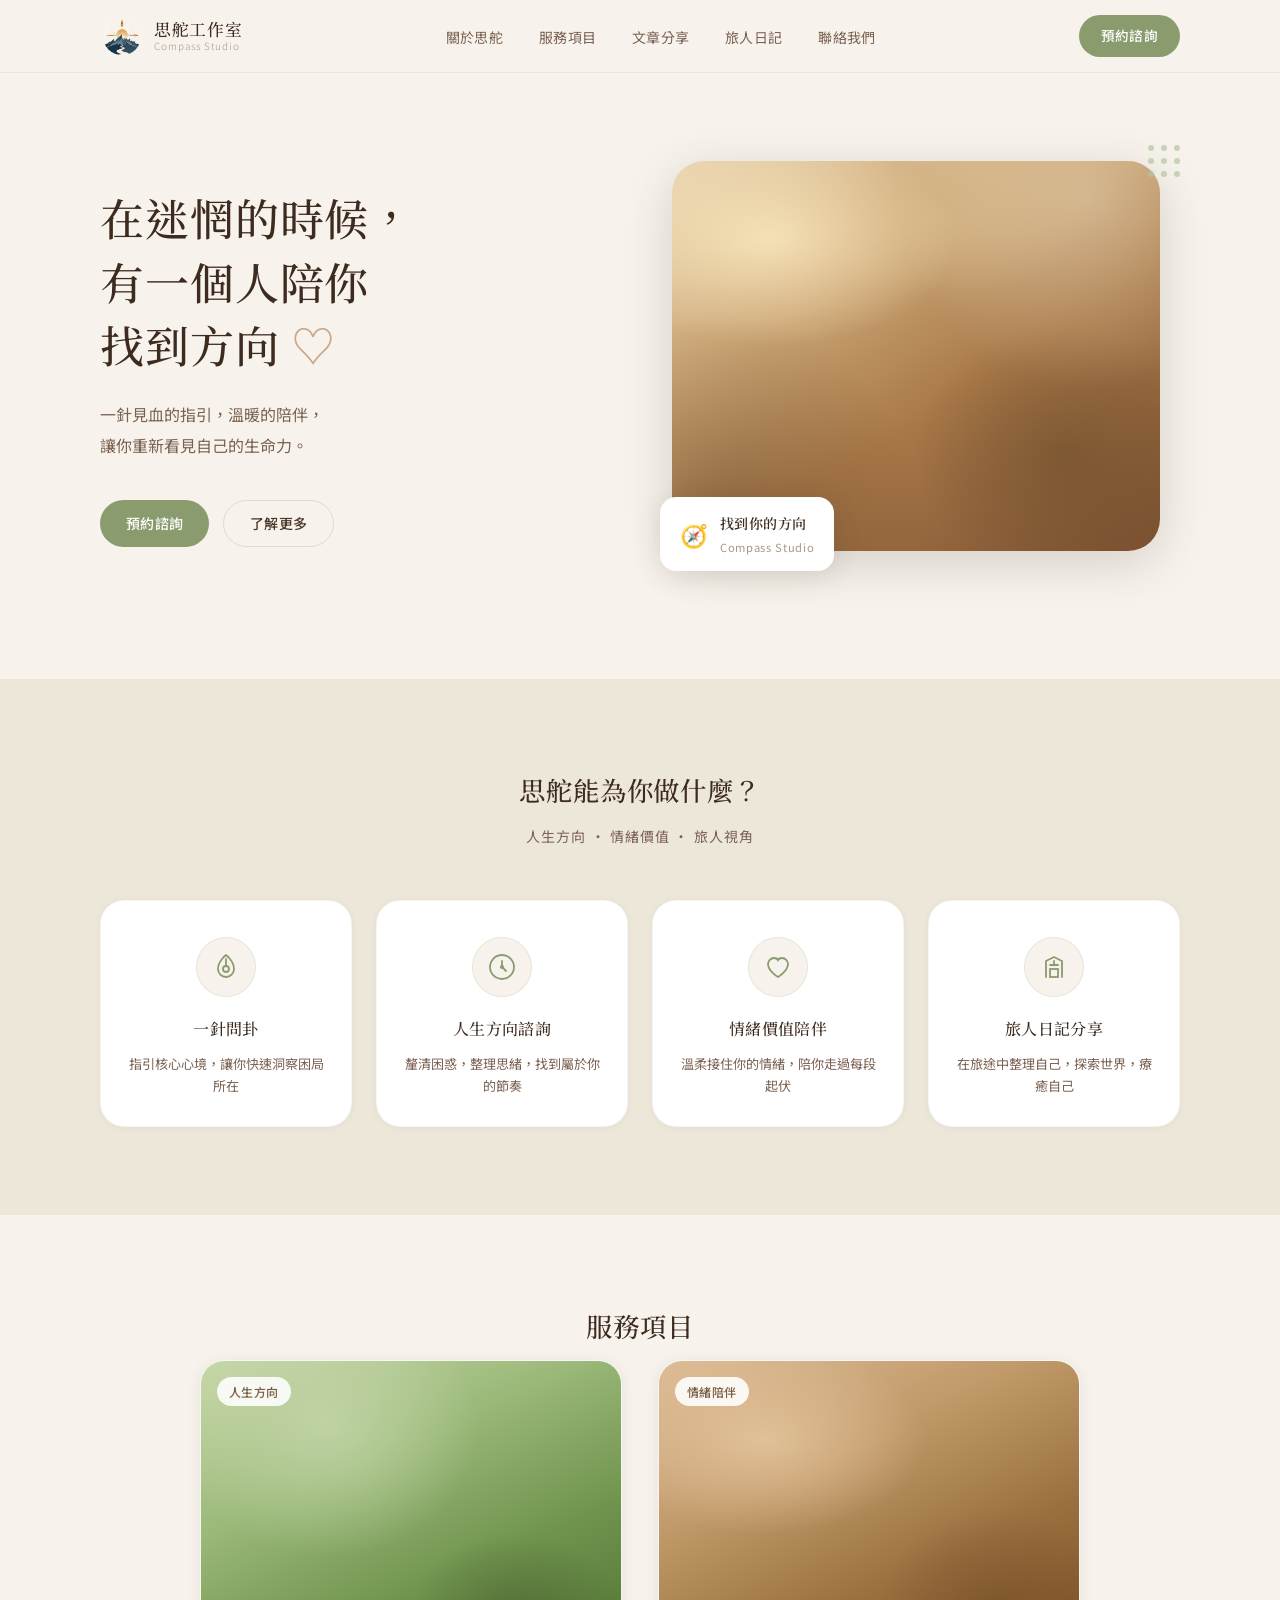
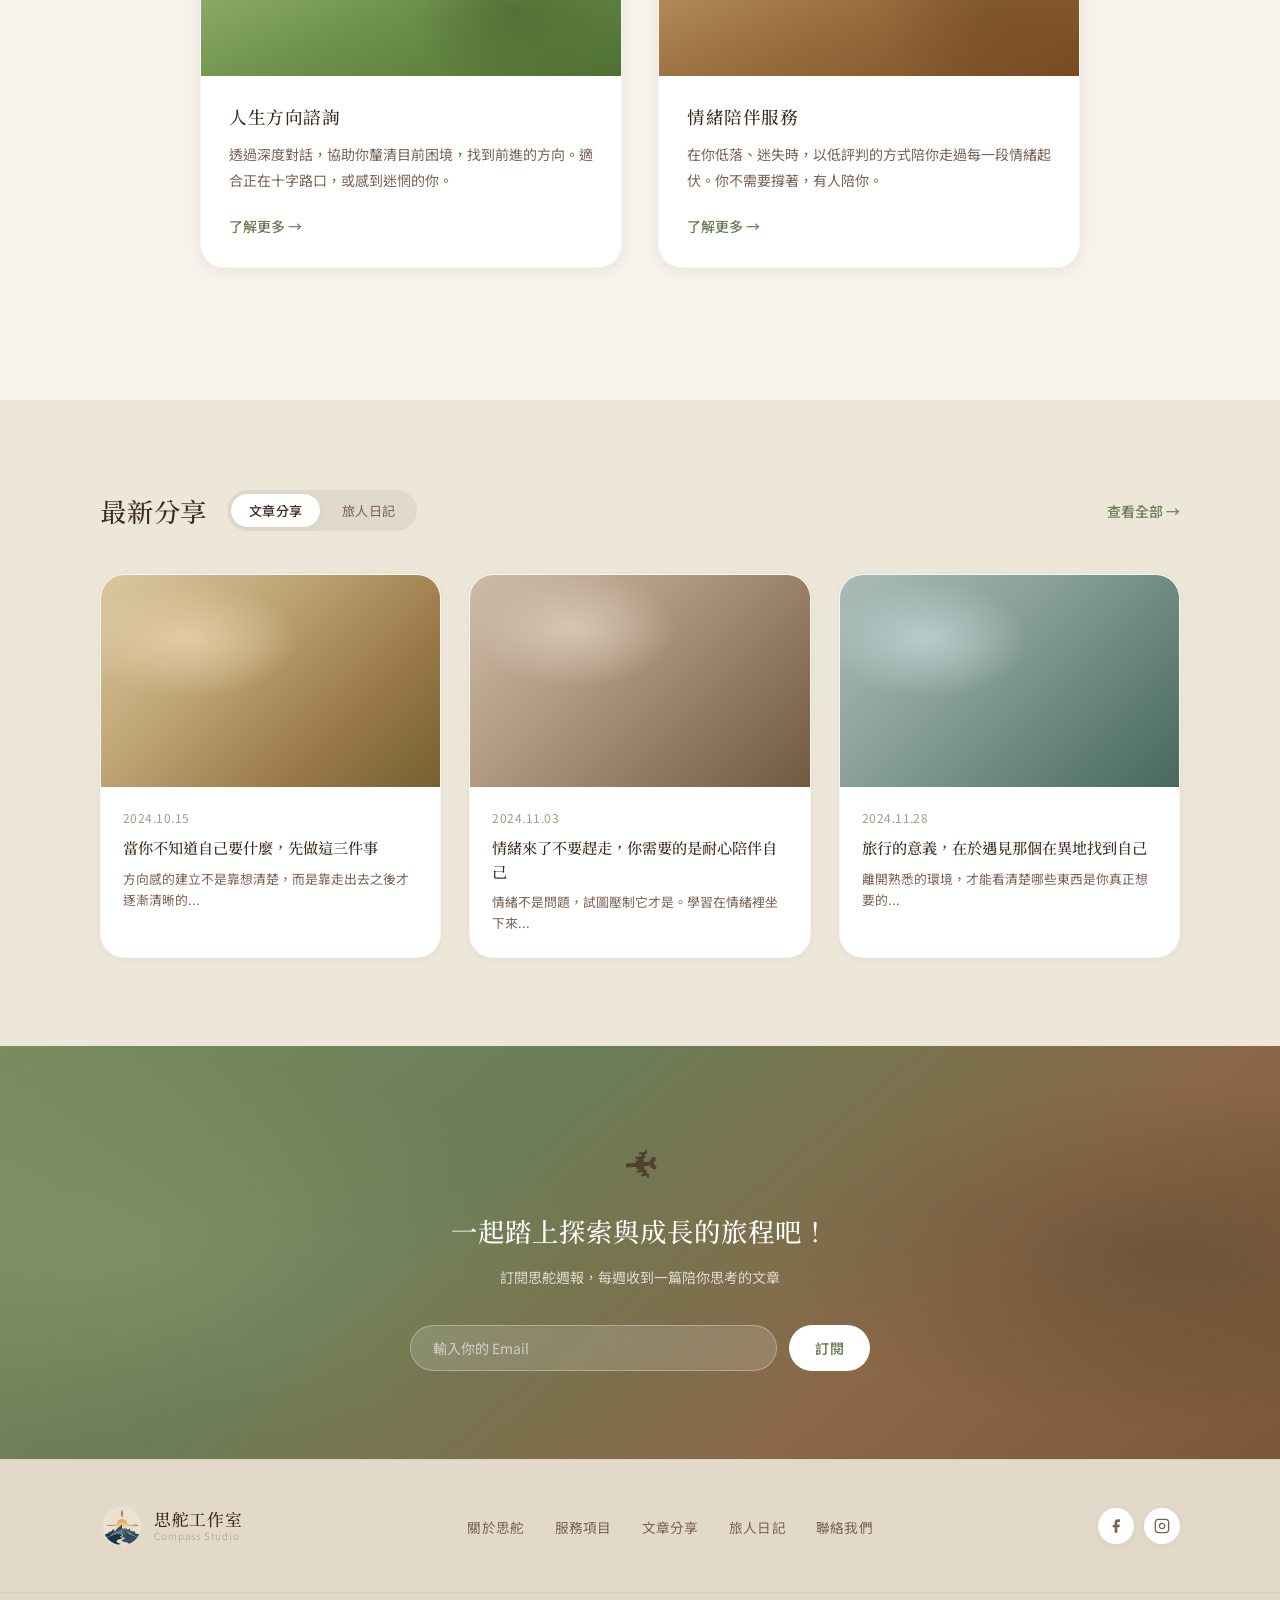
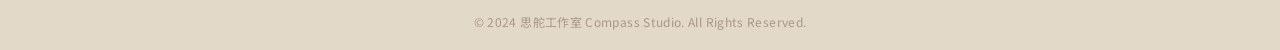
==== index.html @ 5af76445 "Initial commit: 思舵工作室官網初始版" ====
<!DOCTYPE html>
<html lang="zh-TW">
<head>
  <meta charset="UTF-8">
  <meta name="viewport" content="width=device-width, initial-scale=1.0">
  <title>思舵工作室 | 找到屬於你的人生方向</title>
  <link rel="preconnect" href="https://fonts.googleapis.com">
  <link rel="preconnect" href="https://fonts.gstatic.com" crossorigin>
  <link href="https://fonts.googleapis.com/css2?family=Noto+Serif+TC:wght@300;400;500;700&family=Noto+Sans+TC:wght@300;400;500&display=swap" rel="stylesheet">
  <link rel="stylesheet" href="css/styles.css">
</head>
<body>

  <!-- Navigation -->
  <nav class="navbar">
    <div class="container nav-inner">
      <a href="#" class="logo">
        <img src="LOGO/LOGO2_nobg.png" alt="思舵工作室" class="logo-img">
        <div class="logo-text">
          <span class="logo-primary">思舵工作室</span>
          <span class="logo-secondary">Compass Studio</span>
        </div>
      </a>
      <ul class="nav-menu">
        <li><a href="#about">關於思舵</a></li>
        <li><a href="#services">服務項目</a></li>
        <li><a href="#articles">文章分享</a></li>
        <li><a href="#journal">旅人日記</a></li>
        <li><a href="#contact">聯絡我們</a></li>
      </ul>
      <a href="#booking" class="btn btn-nav">預約諮詢</a>
    </div>
  </nav>

  <!-- Hero -->
  <section class="hero">
    <div class="container hero-inner">
      <div class="hero-copy">
        <h1>在迷惘的時候，<br>有一個人陪你<br>找到方向 <span class="heart">♡</span></h1>
        <p class="hero-sub">一針見血的指引，溫暖的陪伴，<br>讓你重新看見自己的生命力。</p>
        <div class="hero-btns">
          <a href="#booking" class="btn btn-primary">預約諮詢</a>
          <a href="#about" class="btn btn-ghost">了解更多</a>
        </div>
      </div>
      <div class="hero-visual">
        <div class="hero-photo">
          <div class="hero-photo-overlay"></div>
        </div>
        <div class="hero-badge">
          <span class="badge-icon">🧭</span>
          <div class="badge-text">
            <span class="badge-label">找到你的方向</span>
            <span class="badge-sub">Compass Studio</span>
          </div>
        </div>
        <div class="hero-dot-group">
          <span></span><span></span><span></span>
          <span></span><span></span><span></span>
          <span></span><span></span><span></span>
        </div>
      </div>
    </div>
  </section>

  <!-- What We Do -->
  <section class="what-we-do" id="about">
    <div class="container">
      <h2 class="section-title">思舵能為你做什麼？</h2>
      <p class="section-sub">人生方向 · 情緒價值 · 旅人視角</p>
      <div class="features">
        <div class="feature">
          <div class="feature-icon-wrap">
            <svg width="32" height="32" viewBox="0 0 32 32" fill="none">
              <path d="M16 4C16 4 8 10 8 18C8 22.4 11.6 26 16 26C20.4 26 24 22.4 24 18C24 10 16 4 16 4Z" stroke="#8A9B6E" stroke-width="1.8" fill="none"/>
              <circle cx="16" cy="18" r="3" stroke="#8A9B6E" stroke-width="1.8"/>
              <path d="M16 15V8" stroke="#8A9B6E" stroke-width="1.8" stroke-linecap="round"/>
            </svg>
          </div>
          <h3>一針問卦</h3>
          <p>指引核心心境，讓你快速洞察困局所在</p>
        </div>
        <div class="feature">
          <div class="feature-icon-wrap">
            <svg width="32" height="32" viewBox="0 0 32 32" fill="none">
              <circle cx="16" cy="16" r="12" stroke="#8A9B6E" stroke-width="1.8"/>
              <path d="M16 10V16L20 20" stroke="#8A9B6E" stroke-width="1.8" stroke-linecap="round"/>
              <circle cx="16" cy="16" r="2" fill="#8A9B6E"/>
            </svg>
          </div>
          <h3>人生方向諮詢</h3>
          <p>釐清困惑，整理思緒，找到屬於你的節奏</p>
        </div>
        <div class="feature">
          <div class="feature-icon-wrap">
            <svg width="32" height="32" viewBox="0 0 32 32" fill="none">
              <path d="M16 26C16 26 6 20 6 13C6 9.7 8.7 7 12 7C13.8 7 15.4 7.8 16 9C16.6 7.8 18.2 7 20 7C23.3 7 26 9.7 26 13C26 20 16 26 16 26Z" stroke="#8A9B6E" stroke-width="1.8" fill="none"/>
            </svg>
          </div>
          <h3>情緒價值陪伴</h3>
          <p>溫柔接住你的情緒，陪你走過每段起伏</p>
        </div>
        <div class="feature">
          <div class="feature-icon-wrap">
            <svg width="32" height="32" viewBox="0 0 32 32" fill="none">
              <path d="M8 26V10L16 6L24 10V26" stroke="#8A9B6E" stroke-width="1.8" stroke-linecap="round" stroke-linejoin="round"/>
              <rect x="12" y="18" width="8" height="8" stroke="#8A9B6E" stroke-width="1.8"/>
              <path d="M12 14H20M16 10V14" stroke="#8A9B6E" stroke-width="1.8" stroke-linecap="round"/>
            </svg>
          </div>
          <h3>旅人日記分享</h3>
          <p>在旅途中整理自己，探索世界，療癒自己</p>
        </div>
      </div>
    </div>
  </section>

  <!-- Services -->
  <section class="services" id="services">
    <div class="container">
      <h2 class="section-title">服務項目</h2>
      <div class="services-grid">
        <article class="service-card">
          <div class="service-photo s1">
            <div class="service-tag">人生方向</div>
          </div>
          <div class="service-info">
            <h3>人生方向諮詢</h3>
            <p>透過深度對話，協助你釐清目前困境，找到前進的方向。適合正在十字路口，或感到迷惘的你。</p>
            <a href="#" class="link-more">了解更多 →</a>
          </div>
        </article>
        <article class="service-card">
          <div class="service-photo s2">
            <div class="service-tag">情緒陪伴</div>
          </div>
          <div class="service-info">
            <h3>情緒陪伴服務</h3>
            <p>在你低落、迷失時，以低評判的方式陪你走過每一段情緒起伏。你不需要撐著，有人陪你。</p>
            <a href="#" class="link-more">了解更多 →</a>
          </div>
        </article>
      </div>
    </div>
  </section>

  <!-- Recent Posts -->
  <section class="posts-section" id="articles">
    <div class="container">
      <div class="posts-header">
        <h2 class="section-title left">最新分享</h2>
        <div class="posts-tabs">
          <button class="tab-btn active" data-tab="articles">文章分享</button>
          <button class="tab-btn" data-tab="journal">旅人日記</button>
        </div>
        <a href="#" class="link-all">查看全部 →</a>
      </div>
      <div class="posts-grid">
        <article class="post-card">
          <div class="post-photo p1"></div>
          <div class="post-info">
            <span class="post-date">2024.10.15</span>
            <h4>當你不知道自己要什麼，先做這三件事</h4>
            <p class="post-excerpt">方向感的建立不是靠想清楚，而是靠走出去之後才逐漸清晰的...</p>
          </div>
        </article>
        <article class="post-card">
          <div class="post-photo p2"></div>
          <div class="post-info">
            <span class="post-date">2024.11.03</span>
            <h4>情緒來了不要趕走，你需要的是耐心陪伴自己</h4>
            <p class="post-excerpt">情緒不是問題，試圖壓制它才是。學習在情緒裡坐下來...</p>
          </div>
        </article>
        <article class="post-card">
          <div class="post-photo p3"></div>
          <div class="post-info">
            <span class="post-date">2024.11.28</span>
            <h4>旅行的意義，在於遇見那個在異地找到自己</h4>
            <p class="post-excerpt">離開熟悉的環境，才能看清楚哪些東西是你真正想要的...</p>
          </div>
        </article>
      </div>
    </div>
  </section>

  <!-- CTA / Subscribe -->
  <section class="cta-section">
    <div class="container cta-inner">
      <div class="cta-icon">✈</div>
      <h2>一起踏上探索與成長的旅程吧！</h2>
      <p class="cta-sub">訂閱思舵週報，每週收到一篇陪你思考的文章</p>
      <form class="subscribe-form" onsubmit="return false;">
        <input type="email" placeholder="輸入你的 Email">
        <button type="submit" class="btn btn-white">訂閱</button>
      </form>
    </div>
  </section>

  <!-- Footer -->
  <footer class="footer" id="contact">
    <div class="container footer-top">
      <a href="#" class="logo">
        <img src="LOGO/LOGO2_nobg.png" alt="思舵工作室" class="logo-img">
        <div class="logo-text">
          <span class="logo-primary">思舵工作室</span>
          <span class="logo-secondary">Compass Studio</span>
        </div>
      </a>
      <ul class="footer-nav">
        <li><a href="#about">關於思舵</a></li>
        <li><a href="#services">服務項目</a></li>
        <li><a href="#articles">文章分享</a></li>
        <li><a href="#journal">旅人日記</a></li>
        <li><a href="#contact">聯絡我們</a></li>
      </ul>
      <div class="footer-social">
        <a href="#" class="social-btn" aria-label="Facebook">
          <svg width="16" height="16" viewBox="0 0 24 24" fill="currentColor">
            <path d="M18 2h-3a5 5 0 0 0-5 5v3H7v4h3v8h4v-8h3l1-4h-4V7a1 1 0 0 1 1-1h3z"/>
          </svg>
        </a>
        <a href="#" class="social-btn" aria-label="Instagram">
          <svg width="16" height="16" viewBox="0 0 24 24" fill="none" stroke="currentColor" stroke-width="2">
            <rect x="2" y="2" width="20" height="20" rx="5" ry="5"/>
            <path d="M16 11.37A4 4 0 1 1 12.63 8 4 4 0 0 1 16 11.37z"/>
            <line x1="17.5" y1="6.5" x2="17.51" y2="6.5"/>
          </svg>
        </a>
      </div>
    </div>
    <div class="footer-bottom">
      <p>© 2024 思舵工作室 Compass Studio. All Rights Reserved.</p>
    </div>
  </footer>

  <script>
    document.querySelectorAll('.tab-btn').forEach(btn => {
      btn.addEventListener('click', () => {
        document.querySelectorAll('.tab-btn').forEach(b => b.classList.remove('active'));
        btn.classList.add('active');
      });
    });
  </script>

</body>
</html>
---- css/styles.css ----
/* =====================
   Variables
   ===================== */
:root {
  --cream:       #F7F3EC;
  --cream-mid:   #EDE7DA;
  --cream-dark:  #E3D9C8;
  --brown-900:   #3D2B1F;
  --brown-700:   #7A5C42;
  --brown-500:   #A88060;
  --brown-300:   #C8A888;
  --sage-700:    #6B7D55;
  --sage-500:    #8A9B6E;
  --sage-300:    #B5C4A0;
  --text:        #4A3728;
  --text-soft:   #7A6152;
  --text-muted:  #A89888;
  --white:       #FFFFFF;

  --shadow-xs:   0 1px 6px rgba(61, 43, 31, 0.06);
  --shadow-sm:   0 2px 14px rgba(61, 43, 31, 0.09);
  --shadow-md:   0 6px 28px rgba(61, 43, 31, 0.13);
  --shadow-lg:   0 12px 48px rgba(61, 43, 31, 0.18);

  --r-sm:  8px;
  --r-md:  16px;
  --r-lg:  24px;
  --r-xl:  32px;

  --font-serif: 'Noto Serif TC', 'STSong', 'SimSun', serif;
  --font-sans:  'Noto Sans TC', 'Microsoft JhengHei', 'PingFang TC', sans-serif;
}

/* =====================
   Reset
   ===================== */
*, *::before, *::after { box-sizing: border-box; margin: 0; padding: 0; }
html { scroll-behavior: smooth; font-size: 16px; }
body { font-family: var(--font-sans); background: var(--cream); color: var(--text); line-height: 1.75; -webkit-font-smoothing: antialiased; }
a { text-decoration: none; color: inherit; }
ul { list-style: none; }
img { display: block; max-width: 100%; }

.container {
  max-width: 1160px;
  margin: 0 auto;
  padding: 0 40px;
}

/* =====================
   Navigation
   ===================== */
.navbar {
  position: sticky;
  top: 0;
  z-index: 200;
  background: rgba(247, 243, 236, 0.94);
  backdrop-filter: blur(16px);
  -webkit-backdrop-filter: blur(16px);
  border-bottom: 1px solid rgba(138, 155, 110, 0.14);
}

.nav-inner {
  display: flex;
  align-items: center;
  justify-content: space-between;
  height: 72px;
}

.logo {
  display: flex;
  align-items: center;
  gap: 10px;
}

.logo-mark { flex-shrink: 0; display: flex; }

.logo-img {
  width: 44px;
  height: 44px;
  object-fit: contain;
  flex-shrink: 0;
}

.logo-text {
  display: flex;
  flex-direction: column;
  line-height: 1;
  gap: 3px;
}

.logo-primary {
  font-family: var(--font-serif);
  font-size: 1.05rem;
  font-weight: 500;
  color: var(--brown-900);
  letter-spacing: 0.04em;
}

.logo-secondary {
  font-size: 0.62rem;
  color: var(--text-muted);
  letter-spacing: 0.1em;
  font-weight: 300;
}

.nav-menu {
  display: flex;
  align-items: center;
  gap: 36px;
}

.nav-menu a {
  font-size: 0.875rem;
  color: var(--text-soft);
  letter-spacing: 0.02em;
  transition: color 0.2s;
  position: relative;
}

.nav-menu a::after {
  content: '';
  position: absolute;
  bottom: -3px;
  left: 0;
  width: 0;
  height: 1.5px;
  background: var(--sage-500);
  transition: width 0.25s ease;
}

.nav-menu a:hover { color: var(--sage-700); }
.nav-menu a:hover::after { width: 100%; }

/* =====================
   Buttons
   ===================== */
.btn {
  display: inline-flex;
  align-items: center;
  justify-content: center;
  padding: 10px 26px;
  border-radius: 100px;
  font-size: 0.875rem;
  font-family: var(--font-sans);
  font-weight: 500;
  border: none;
  cursor: pointer;
  transition: all 0.2s;
  letter-spacing: 0.02em;
}

.btn-nav {
  display: inline-flex;
  align-items: center;
  padding: 9px 22px;
  border-radius: 100px;
  background: var(--sage-500);
  color: var(--white);
  font-size: 0.85rem;
  font-weight: 500;
  font-family: var(--font-sans);
  border: none;
  cursor: pointer;
  transition: all 0.2s;
  letter-spacing: 0.02em;
}
.btn-nav:hover { background: var(--sage-700); transform: translateY(-1px); }

.btn-primary { background: var(--sage-500); color: var(--white); }
.btn-primary:hover { background: var(--sage-700); transform: translateY(-2px); box-shadow: var(--shadow-sm); }

.btn-ghost {
  background: transparent;
  color: var(--text);
  border: 1.5px solid var(--cream-dark);
}
.btn-ghost:hover { border-color: var(--sage-300); color: var(--sage-700); }

.btn-outline {
  background: transparent;
  color: var(--sage-700);
  border: 1.5px solid var(--sage-500);
}
.btn-outline:hover { background: var(--sage-500); color: var(--white); transform: translateY(-1px); }

.btn-white { background: var(--white); color: var(--sage-700); font-weight: 600; }
.btn-white:hover { background: var(--cream); transform: translateY(-1px); }

/* =====================
   Hero
   ===================== */
.hero {
  padding: 88px 0 108px;
  background: var(--cream);
  overflow: hidden;
}

.hero-inner {
  display: grid;
  grid-template-columns: 1fr 1fr;
  gap: 64px;
  align-items: center;
}

.hero-copy h1 {
  font-family: var(--font-serif);
  font-size: 2.75rem;
  font-weight: 500;
  line-height: 1.45;
  color: var(--brown-900);
  margin-bottom: 22px;
  letter-spacing: 0.02em;
}

.hero-copy h1 .heart {
  color: var(--brown-300);
  font-style: normal;
}

.hero-sub {
  font-size: 1rem;
  color: var(--text-soft);
  line-height: 1.9;
  margin-bottom: 40px;
}

.hero-btns {
  display: flex;
  gap: 14px;
  flex-wrap: wrap;
}

.hero-visual {
  position: relative;
  padding-bottom: 20px;
  padding-right: 20px;
}

.hero-photo {
  width: 100%;
  aspect-ratio: 5 / 4;
  border-radius: var(--r-xl);
  position: relative;
  overflow: hidden;
  background:
    radial-gradient(ellipse 70% 50% at 20% 20%, rgba(255, 238, 196, 0.75) 0%, transparent 55%),
    radial-gradient(ellipse 55% 60% at 80% 75%, rgba(100, 70, 38, 0.45) 0%, transparent 55%),
    radial-gradient(ellipse 60% 40% at 55% 15%, rgba(210, 178, 128, 0.6) 0%, transparent 50%),
    linear-gradient(148deg, #E8D4B0 0%, #CDA878 30%, #A87848 60%, #7A5030 100%);
  box-shadow: var(--shadow-lg);
}

.hero-photo-overlay {
  position: absolute;
  inset: 0;
  background:
    radial-gradient(circle at 85% 10%, rgba(255, 248, 224, 0.35) 0%, transparent 35%),
    radial-gradient(circle at 10% 90%, rgba(60, 35, 15, 0.25) 0%, transparent 35%);
}

.hero-badge {
  position: absolute;
  bottom: 0;
  left: -12px;
  background: var(--white);
  border-radius: var(--r-md);
  padding: 14px 20px;
  display: flex;
  align-items: center;
  gap: 12px;
  box-shadow: var(--shadow-md);
  z-index: 2;
}

.badge-icon { font-size: 1.4rem; }

.badge-text {
  display: flex;
  flex-direction: column;
  gap: 2px;
}

.badge-label {
  font-size: 0.875rem;
  font-weight: 600;
  color: var(--brown-900);
  font-family: var(--font-serif);
  letter-spacing: 0.03em;
}

.badge-sub {
  font-size: 0.7rem;
  color: var(--text-muted);
  letter-spacing: 0.06em;
}

.hero-dot-group {
  position: absolute;
  top: -16px;
  right: 0;
  display: grid;
  grid-template-columns: repeat(3, 1fr);
  gap: 7px;
}

.hero-dot-group span {
  display: block;
  width: 6px;
  height: 6px;
  border-radius: 50%;
  background: var(--sage-300);
  opacity: 0.7;
}

/* =====================
   Section Common
   ===================== */
.section-title {
  font-family: var(--font-serif);
  font-size: 1.65rem;
  font-weight: 500;
  color: var(--brown-900);
  text-align: center;
  margin-bottom: 10px;
  letter-spacing: 0.03em;
}

.section-title.left { text-align: left; }

.section-sub {
  text-align: center;
  color: var(--text-soft);
  font-size: 0.875rem;
  letter-spacing: 0.08em;
  margin-bottom: 52px;
}

/* =====================
   What We Do
   ===================== */
.what-we-do {
  padding: 88px 0;
  background: var(--cream-mid);
}

.features {
  display: grid;
  grid-template-columns: repeat(4, 1fr);
  gap: 24px;
}

.feature {
  background: var(--white);
  border-radius: var(--r-lg);
  padding: 36px 24px 30px;
  text-align: center;
  box-shadow: var(--shadow-xs);
  transition: transform 0.25s, box-shadow 0.25s;
  border: 1px solid rgba(138, 155, 110, 0.1);
}

.feature:hover {
  transform: translateY(-6px);
  box-shadow: var(--shadow-md);
}

.feature-icon-wrap {
  width: 60px;
  height: 60px;
  border-radius: 50%;
  background: var(--cream);
  display: flex;
  align-items: center;
  justify-content: center;
  margin: 0 auto 18px;
  border: 1px solid rgba(138, 155, 110, 0.15);
}

.feature h3 {
  font-family: var(--font-serif);
  font-size: 1rem;
  font-weight: 500;
  color: var(--brown-900);
  margin-bottom: 10px;
  letter-spacing: 0.03em;
}

.feature p {
  font-size: 0.82rem;
  color: var(--text-soft);
  line-height: 1.65;
}

/* =====================
   Services
   ===================== */
.services {
  padding: 88px 0;
  background: var(--cream);
}

.services-grid {
  display: grid;
  grid-template-columns: repeat(2, 1fr);
  gap: 36px;
  max-width: 880px;
  margin: 0 auto 44px;
}

.service-card {
  border-radius: var(--r-lg);
  overflow: hidden;
  background: var(--white);
  box-shadow: var(--shadow-sm);
  transition: transform 0.25s, box-shadow 0.25s;
  border: 1px solid rgba(138, 155, 110, 0.08);
}

.service-card:hover {
  transform: translateY(-8px);
  box-shadow: var(--shadow-md);
}

.service-photo {
  width: 100%;
  aspect-ratio: 4 / 3;
  position: relative;
  overflow: hidden;
}

.service-tag {
  position: absolute;
  top: 16px;
  left: 16px;
  background: rgba(255, 255, 255, 0.88);
  backdrop-filter: blur(8px);
  padding: 4px 12px;
  border-radius: 100px;
  font-size: 0.75rem;
  font-weight: 500;
  color: var(--brown-700);
  letter-spacing: 0.04em;
}

.s1 {
  background:
    radial-gradient(ellipse 60% 70% at 30% 20%, rgba(196, 214, 170, 0.8) 0%, transparent 60%),
    radial-gradient(ellipse 50% 50% at 75% 80%, rgba(70, 90, 45, 0.5) 0%, transparent 50%),
    linear-gradient(155deg, #C8D8A8 0%, #9AB878 35%, #70944E 65%, #4E7030 100%);
}

.s2 {
  background:
    radial-gradient(ellipse 70% 55% at 25% 25%, rgba(230, 200, 160, 0.8) 0%, transparent 55%),
    radial-gradient(ellipse 50% 60% at 80% 80%, rgba(110, 70, 35, 0.45) 0%, transparent 55%),
    linear-gradient(155deg, #DDBC96 0%, #C09868 35%, #9A7040 65%, #784A20 100%);
}

.s3 {
  background:
    radial-gradient(ellipse 65% 55% at 25% 25%, rgba(180, 210, 225, 0.8) 0%, transparent 55%),
    radial-gradient(ellipse 50% 55% at 80% 80%, rgba(50, 80, 100, 0.45) 0%, transparent 55%),
    linear-gradient(155deg, #A8C8D8 0%, #7AAAB8 35%, #4E8898 65%, #326480 100%);
}

.service-info { padding: 26px 28px 28px; }

.service-info h3 {
  font-family: var(--font-serif);
  font-size: 1.1rem;
  font-weight: 500;
  color: var(--brown-900);
  margin-bottom: 10px;
  letter-spacing: 0.03em;
}

.service-info p {
  font-size: 0.875rem;
  color: var(--text-soft);
  line-height: 1.8;
  margin-bottom: 18px;
}

.link-more {
  font-size: 0.875rem;
  color: var(--sage-700);
  font-weight: 500;
  transition: color 0.2s, gap 0.2s;
  display: inline-flex;
  align-items: center;
  gap: 4px;
}
.link-more:hover { color: var(--sage-500); gap: 8px; }

.section-cta { text-align: center; }

/* =====================
   Recent Posts
   ===================== */
.posts-section {
  padding: 88px 0;
  background: var(--cream-mid);
}

.posts-header {
  display: flex;
  align-items: center;
  gap: 20px;
  margin-bottom: 40px;
  flex-wrap: wrap;
}

.posts-header .section-title { margin-bottom: 0; flex-shrink: 0; }

.posts-tabs {
  display: flex;
  gap: 4px;
  background: rgba(61, 43, 31, 0.07);
  padding: 4px;
  border-radius: 100px;
}

.tab-btn {
  padding: 7px 18px;
  border-radius: 100px;
  border: none;
  background: transparent;
  font-size: 0.82rem;
  font-family: var(--font-sans);
  color: var(--text-soft);
  cursor: pointer;
  transition: all 0.2s;
  letter-spacing: 0.02em;
}

.tab-btn.active {
  background: var(--white);
  color: var(--brown-900);
  box-shadow: var(--shadow-xs);
  font-weight: 500;
}

.link-all {
  margin-left: auto;
  font-size: 0.875rem;
  color: var(--sage-700);
  font-weight: 500;
  flex-shrink: 0;
  transition: color 0.2s;
}
.link-all:hover { color: var(--sage-500); }

.posts-grid {
  display: grid;
  grid-template-columns: repeat(3, 1fr);
  gap: 28px;
}

.post-card {
  background: var(--white);
  border-radius: var(--r-lg);
  overflow: hidden;
  box-shadow: var(--shadow-xs);
  transition: transform 0.25s, box-shadow 0.25s;
  cursor: pointer;
  border: 1px solid rgba(138, 155, 110, 0.08);
}

.post-card:hover {
  transform: translateY(-5px);
  box-shadow: var(--shadow-md);
}

.post-photo {
  width: 100%;
  aspect-ratio: 16 / 10;
}

.p1 {
  background:
    radial-gradient(ellipse 60% 50% at 25% 30%, rgba(230, 208, 172, 0.85) 0%, transparent 55%),
    linear-gradient(135deg, #DCC8A0 0%, #BCA070 40%, #9A7A48 70%, #786030 100%);
}

.p2 {
  background:
    radial-gradient(ellipse 55% 50% at 30% 25%, rgba(218, 204, 186, 0.85) 0%, transparent 55%),
    linear-gradient(135deg, #CEBCA8 0%, #B09880 40%, #907860 70%, #705A40 100%);
}

.p3 {
  background:
    radial-gradient(ellipse 55% 50% at 25% 30%, rgba(190, 210, 208, 0.85) 0%, transparent 55%),
    linear-gradient(135deg, #AABCB8 0%, #88A098 40%, #668478 70%, #486860 100%);
}

.post-info { padding: 20px 22px 24px; }

.post-date {
  font-size: 0.75rem;
  color: var(--text-muted);
  display: block;
  margin-bottom: 8px;
  letter-spacing: 0.04em;
}

.post-info h4 {
  font-family: var(--font-serif);
  font-size: 0.95rem;
  font-weight: 500;
  color: var(--brown-900);
  line-height: 1.55;
  margin-bottom: 8px;
}

.post-excerpt {
  font-size: 0.8rem;
  color: var(--text-soft);
  line-height: 1.65;
  display: -webkit-box;
  -webkit-line-clamp: 2;
  -webkit-box-orient: vertical;
  overflow: hidden;
}

/* =====================
   CTA Section
   ===================== */
.cta-section {
  padding: 88px 0;
  background: linear-gradient(140deg, #7A8C60 0%, #6B7D55 35%, #8A6848 70%, #7A5838 100%);
  position: relative;
  overflow: hidden;
}

.cta-section::before {
  content: '';
  position: absolute;
  inset: 0;
  background:
    radial-gradient(ellipse 60% 80% at 10% 50%, rgba(255, 240, 200, 0.1) 0%, transparent 60%),
    radial-gradient(ellipse 50% 70% at 90% 50%, rgba(0, 0, 0, 0.15) 0%, transparent 60%);
  pointer-events: none;
}

.cta-inner {
  text-align: center;
  position: relative;
  z-index: 1;
}

.cta-icon {
  font-size: 2rem;
  margin-bottom: 18px;
  display: block;
  transform: scaleX(-1) rotate(5deg);
  opacity: 0.85;
}

.cta-section h2 {
  font-family: var(--font-serif);
  font-size: 1.65rem;
  font-weight: 500;
  color: var(--white);
  margin-bottom: 10px;
  letter-spacing: 0.04em;
}

.cta-sub {
  font-size: 0.875rem;
  color: rgba(255, 255, 255, 0.75);
  margin-bottom: 36px;
}

.subscribe-form {
  display: flex;
  gap: 12px;
  max-width: 460px;
  margin: 0 auto;
}

.subscribe-form input {
  flex: 1;
  padding: 12px 22px;
  border-radius: 100px;
  border: 1.5px solid rgba(255, 255, 255, 0.3);
  background: rgba(255, 255, 255, 0.15);
  backdrop-filter: blur(8px);
  color: var(--white);
  font-size: 0.875rem;
  font-family: var(--font-sans);
  outline: none;
  transition: border-color 0.2s;
}

.subscribe-form input::placeholder { color: rgba(255, 255, 255, 0.6); }
.subscribe-form input:focus { border-color: rgba(255, 255, 255, 0.65); }

/* =====================
   Footer
   ===================== */
.footer {
  background: var(--cream-dark);
  border-top: 1px solid rgba(138, 155, 110, 0.12);
}

.footer-top {
  display: flex;
  align-items: center;
  justify-content: space-between;
  padding-top: 44px;
  padding-bottom: 44px;
}

.footer-nav {
  display: flex;
  gap: 30px;
}

.footer-nav a {
  font-size: 0.85rem;
  color: var(--text-soft);
  transition: color 0.2s;
  letter-spacing: 0.02em;
}
.footer-nav a:hover { color: var(--sage-700); }

.footer-social { display: flex; gap: 10px; }

.social-btn {
  width: 36px;
  height: 36px;
  border-radius: 50%;
  background: var(--white);
  display: flex;
  align-items: center;
  justify-content: center;
  color: var(--text-soft);
  box-shadow: var(--shadow-xs);
  transition: all 0.2s;
}

.social-btn:hover {
  background: var(--sage-500);
  color: var(--white);
  transform: translateY(-2px);
  box-shadow: var(--shadow-sm);
}

.footer-bottom {
  padding: 18px 40px;
  border-top: 1px solid rgba(138, 155, 110, 0.12);
  text-align: center;
}

.footer-bottom p {
  font-size: 0.75rem;
  color: var(--text-muted);
  letter-spacing: 0.03em;
}

/* =====================
   Responsive
   ===================== */
@media (max-width: 960px) {
  .hero-inner { grid-template-columns: 1fr; gap: 48px; }
  .hero-copy h1 { font-size: 2.2rem; }
  .hero-visual { max-width: 480px; margin: 0 auto; }
  .features { grid-template-columns: repeat(2, 1fr); }
  .posts-grid { grid-template-columns: repeat(2, 1fr); }
  .footer-top { flex-direction: column; gap: 28px; text-align: center; }
  .footer-nav { flex-wrap: wrap; justify-content: center; gap: 18px; }
}

@media (max-width: 640px) {
  .container { padding: 0 20px; }
  .nav-menu { display: none; }
  .hero-copy h1 { font-size: 1.9rem; }
  .features { grid-template-columns: repeat(2, 1fr); }
  .services-grid { grid-template-columns: 1fr; max-width: 480px; }
  .posts-grid { grid-template-columns: 1fr; }
  .posts-header { flex-wrap: wrap; }
  .link-all { margin-left: 0; }
  .subscribe-form { flex-direction: column; }
}
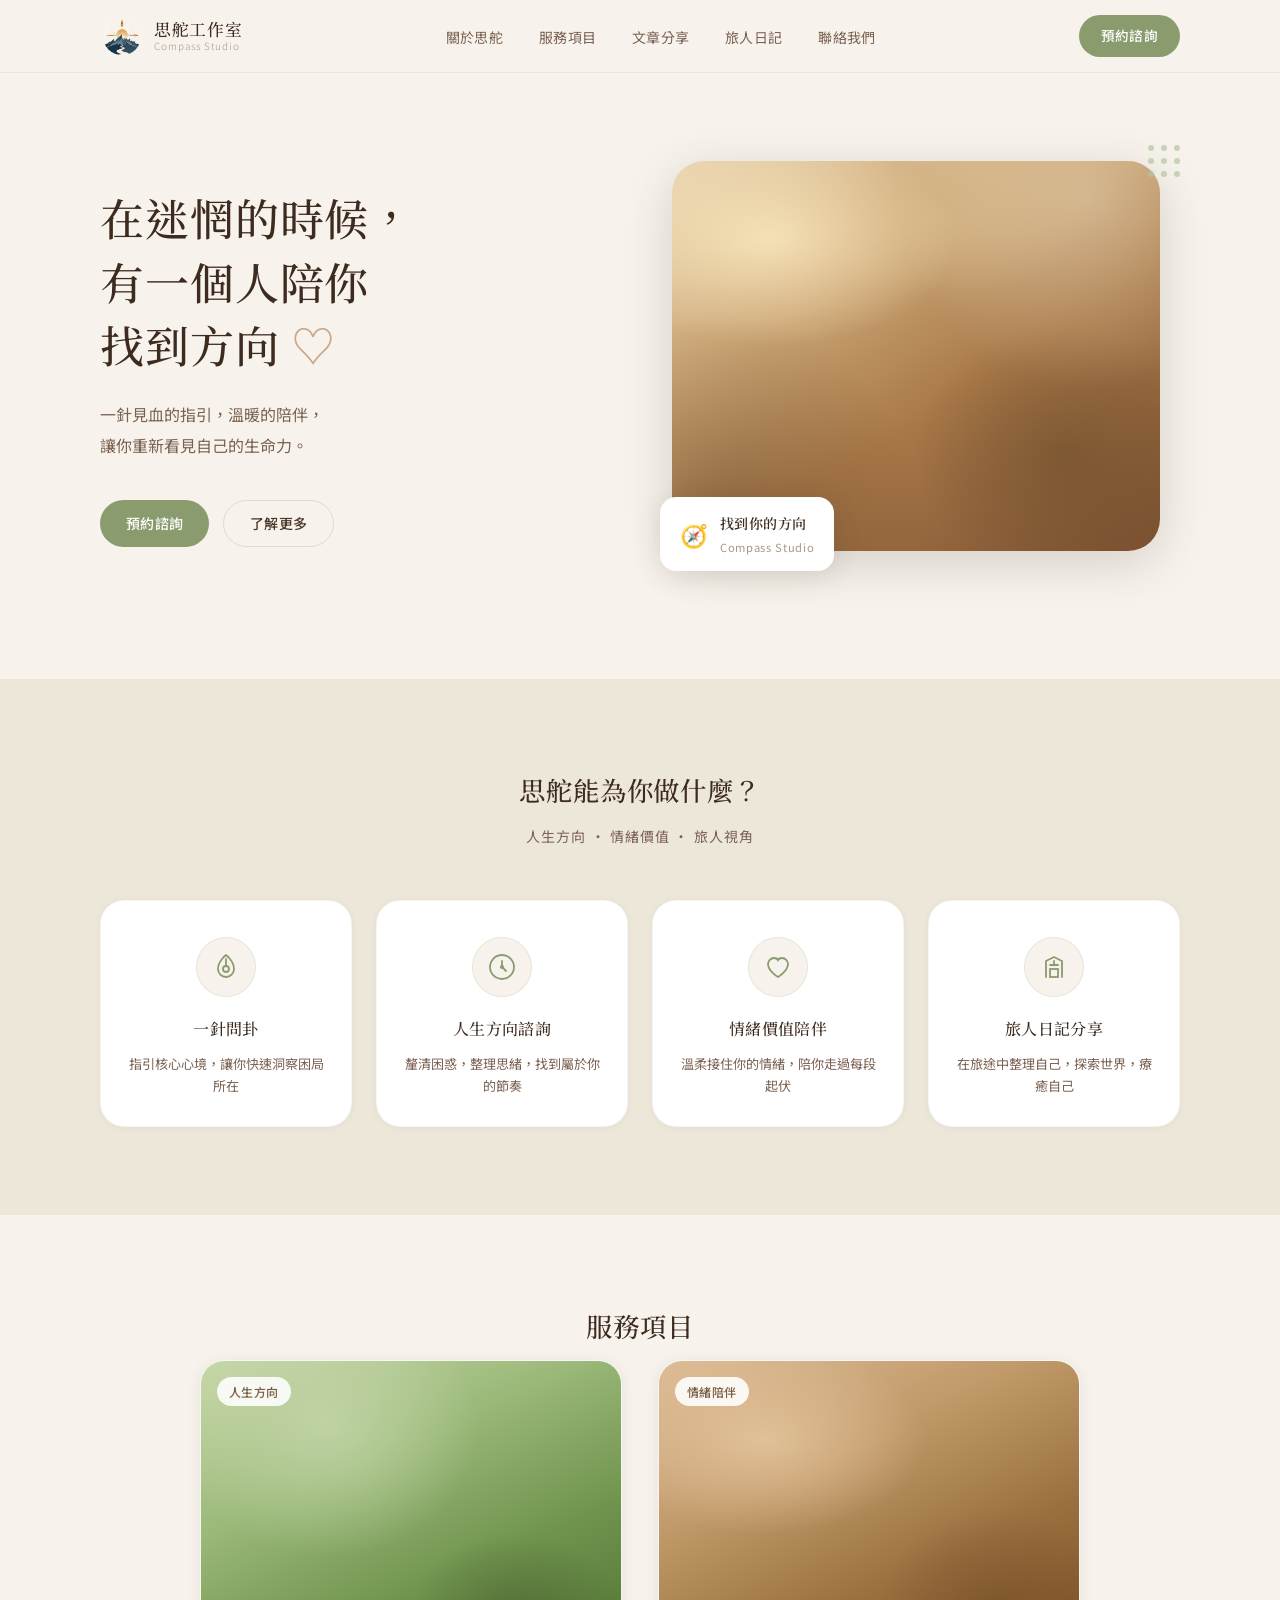
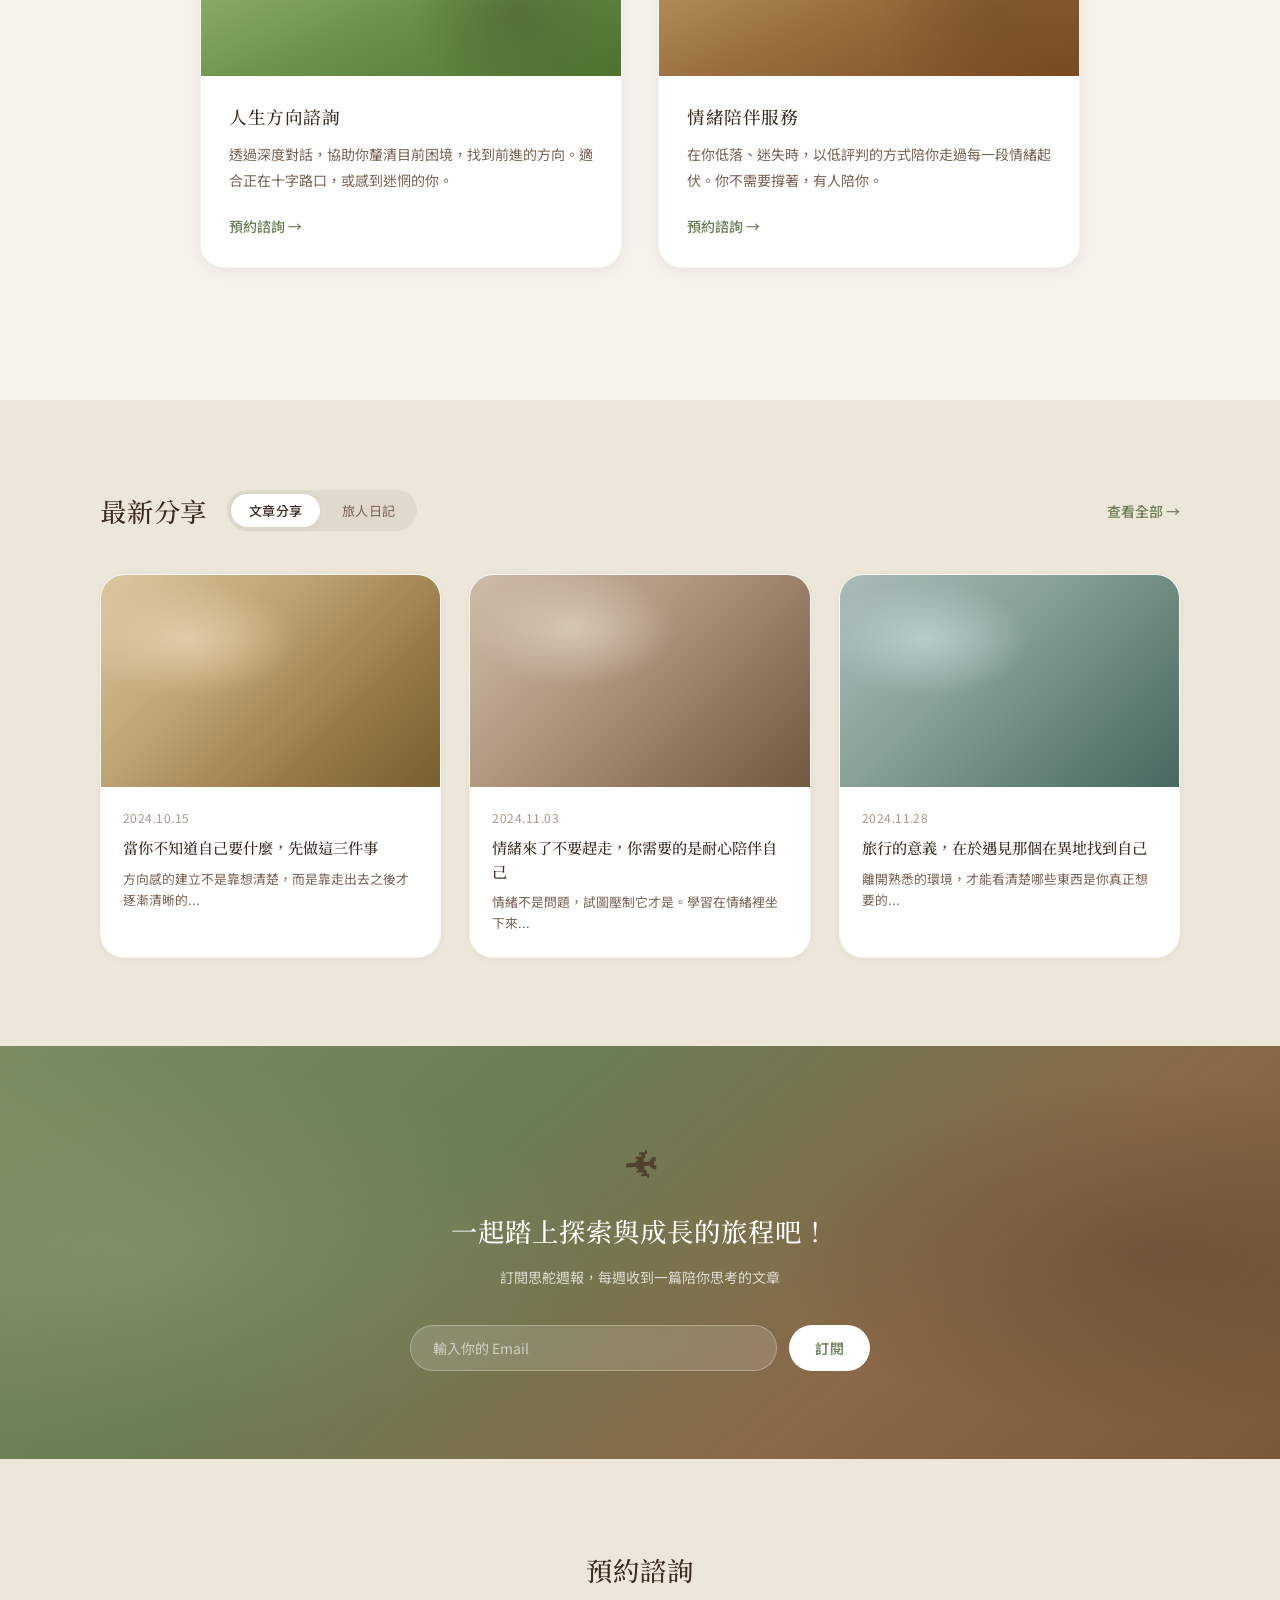
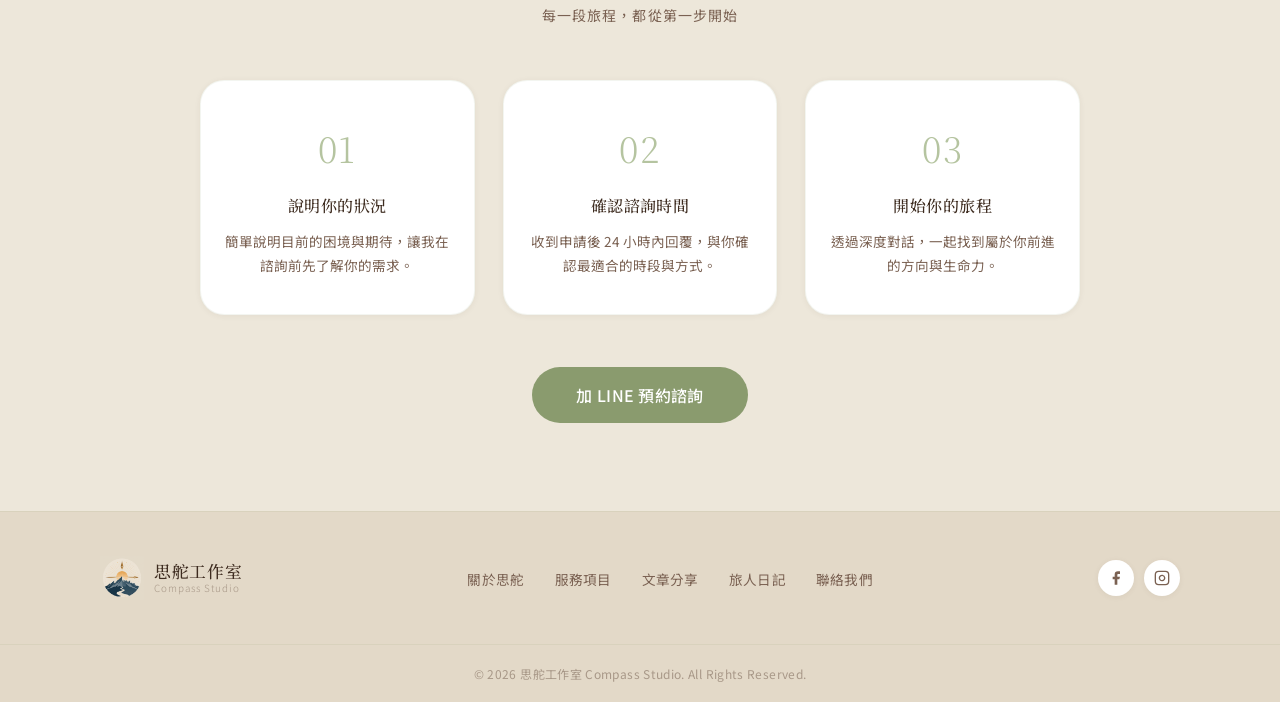
==== commit b9134fa4: "add booking section, SEO meta tags, Schema markup, mobile hamburger nav - SEO: meta description, can" ====
--- a/index.html
+++ b/index.html
@@ -8,6 +8,38 @@
   <link rel="preconnect" href="https://fonts.gstatic.com" crossorigin>
   <link href="https://fonts.googleapis.com/css2?family=Noto+Serif+TC:wght@300;400;500;700&family=Noto+Sans+TC:wght@300;400;500&display=swap" rel="stylesheet">
   <link rel="stylesheet" href="css/styles.css">
+  <meta name="description" content="思舵工作室提供人生方向諮詢、情緒陪伴服務與一針問卦，陪你在迷惘時找到方向。預約諮詢，開始你的探索旅程。">
+  <link rel="canonical" href="https://compasscoachstudio.github.io/compass-coach-studio/">
+  <meta property="og:type" content="website">
+  <meta property="og:title" content="思舵工作室 | 找到屬於你的人生方向">
+  <meta property="og:description" content="思舵工作室提供人生方向諮詢、情緒陪伴服務與一針問卦，陪你在迷惘時找到方向。">
+  <meta property="og:url" content="https://compasscoachstudio.github.io/compass-coach-studio/">
+  <meta property="og:image" content="https://compasscoachstudio.github.io/compass-coach-studio/LOGO/LOGO2_nobg.png">
+  <meta property="og:locale" content="zh_TW">
+  <meta name="twitter:card" content="summary_large_image">
+  <meta name="twitter:title" content="思舵工作室 | 找到屬於你的人生方向">
+  <meta name="twitter:description" content="思舵工作室提供人生方向諮詢、情緒陪伴服務與一針問卦，陪你在迷惘時找到方向。">
+  <script type="application/ld+json">
+  {
+    "@context": "https://schema.org",
+    "@type": "ProfessionalService",
+    "name": "思舵工作室",
+    "alternateName": "Compass Studio",
+    "description": "提供人生方向諮詢、情緒陪伴服務與一針問卦，陪你在迷惘時找到屬於你的方向。",
+    "url": "https://compasscoachstudio.github.io/compass-coach-studio/",
+    "logo": "https://compasscoachstudio.github.io/compass-coach-studio/LOGO/LOGO2_nobg.png",
+    "knowsLanguage": "zh-TW",
+    "hasOfferCatalog": {
+      "@type": "OfferCatalog",
+      "name": "諮詢服務",
+      "itemListElement": [
+        { "@type": "Offer", "itemOffered": { "@type": "Service", "name": "人生方向諮詢" } },
+        { "@type": "Offer", "itemOffered": { "@type": "Service", "name": "情緒陪伴服務" } },
+        { "@type": "Offer", "itemOffered": { "@type": "Service", "name": "一針問卦" } }
+      ]
+    }
+  }
+  </script>
 </head>
 <body>
 
@@ -29,6 +61,9 @@
         <li><a href="#contact">聯絡我們</a></li>
       </ul>
       <a href="#booking" class="btn btn-nav">預約諮詢</a>
+      <button class="nav-toggle" aria-label="開啟選單" aria-expanded="false">
+        <span></span><span></span><span></span>
+      </button>
     </div>
   </nav>
 
@@ -127,7 +162,7 @@
           <div class="service-info">
             <h3>人生方向諮詢</h3>
             <p>透過深度對話，協助你釐清目前困境，找到前進的方向。適合正在十字路口，或感到迷惘的你。</p>
-            <a href="#" class="link-more">了解更多 →</a>
+            <a href="#booking" class="link-more">預約諮詢 →</a>
           </div>
         </article>
         <article class="service-card">
@@ -137,7 +172,7 @@
           <div class="service-info">
             <h3>情緒陪伴服務</h3>
             <p>在你低落、迷失時，以低評判的方式陪你走過每一段情緒起伏。你不需要撐著，有人陪你。</p>
-            <a href="#" class="link-more">了解更多 →</a>
+            <a href="#booking" class="link-more">預約諮詢 →</a>
           </div>
         </article>
       </div>
@@ -194,6 +229,34 @@
         <input type="email" placeholder="輸入你的 Email">
         <button type="submit" class="btn btn-white">訂閱</button>
       </form>
+    </div>
+  </section>
+
+  <!-- Booking -->
+  <section class="booking-section" id="booking">
+    <div class="container">
+      <h2 class="section-title">預約諮詢</h2>
+      <p class="section-sub">每一段旅程，都從第一步開始</p>
+      <div class="booking-steps">
+        <div class="booking-step">
+          <div class="step-num">01</div>
+          <h3>說明你的狀況</h3>
+          <p>簡單說明目前的困境與期待，讓我在諮詢前先了解你的需求。</p>
+        </div>
+        <div class="booking-step">
+          <div class="step-num">02</div>
+          <h3>確認諮詢時間</h3>
+          <p>收到申請後 24 小時內回覆，與你確認最適合的時段與方式。</p>
+        </div>
+        <div class="booking-step">
+          <div class="step-num">03</div>
+          <h3>開始你的旅程</h3>
+          <p>透過深度對話，一起找到屬於你前進的方向與生命力。</p>
+        </div>
+      </div>
+      <div class="booking-cta">
+        <a href="https://line.me/ti/p/YOURLINEID" class="btn btn-primary booking-btn" target="_blank" rel="noopener">加 LINE 預約諮詢</a><!-- TODO: 將 YOURLINEID 替換為你的 LINE ID -->
+      </div>
     </div>
   </section>
 
@@ -230,7 +293,7 @@
       </div>
     </div>
     <div class="footer-bottom">
-      <p>© 2024 思舵工作室 Compass Studio. All Rights Reserved.</p>
+      <p>© 2026 思舵工作室 Compass Studio. All Rights Reserved.</p>
     </div>
   </footer>
 
@@ -241,6 +304,22 @@
         btn.classList.add('active');
       });
     });
+
+    const navToggle = document.querySelector('.nav-toggle');
+    const navMenu = document.querySelector('.nav-menu');
+    navToggle.addEventListener('click', () => {
+      const expanded = navToggle.getAttribute('aria-expanded') === 'true';
+      navToggle.setAttribute('aria-expanded', String(!expanded));
+      navMenu.classList.toggle('open');
+      navToggle.classList.toggle('open');
+    });
+    document.querySelectorAll('.nav-menu a').forEach(link => {
+      link.addEventListener('click', () => {
+        navMenu.classList.remove('open');
+        navToggle.classList.remove('open');
+        navToggle.setAttribute('aria-expanded', 'false');
+      });
+    });
   </script>
 
 </body>
--- a/css/styles.css
+++ b/css/styles.css
@@ -761,6 +761,95 @@
 }
 
 /* =====================
+   Booking Section
+   ===================== */
+.booking-section {
+  padding: 88px 0;
+  background: var(--cream-mid);
+}
+
+.booking-steps {
+  display: grid;
+  grid-template-columns: repeat(3, 1fr);
+  gap: 28px;
+  max-width: 880px;
+  margin: 0 auto 52px;
+}
+
+.booking-step {
+  text-align: center;
+  padding: 36px 24px;
+  background: var(--white);
+  border-radius: var(--r-lg);
+  box-shadow: var(--shadow-xs);
+  border: 1px solid rgba(138, 155, 110, 0.1);
+}
+
+.step-num {
+  font-family: var(--font-serif);
+  font-size: 2.2rem;
+  font-weight: 300;
+  color: var(--sage-300);
+  margin-bottom: 14px;
+  letter-spacing: 0.05em;
+}
+
+.booking-step h3 {
+  font-family: var(--font-serif);
+  font-size: 1rem;
+  font-weight: 500;
+  color: var(--brown-900);
+  margin-bottom: 10px;
+  letter-spacing: 0.03em;
+}
+
+.booking-step p {
+  font-size: 0.85rem;
+  color: var(--text-soft);
+  line-height: 1.75;
+}
+
+.booking-cta {
+  text-align: center;
+}
+
+.booking-btn {
+  padding: 14px 44px;
+  font-size: 1rem;
+}
+
+/* =====================
+   Nav Toggle (Mobile)
+   ===================== */
+.nav-toggle {
+  display: none;
+  flex-direction: column;
+  justify-content: center;
+  gap: 5px;
+  width: 36px;
+  height: 36px;
+  background: none;
+  border: none;
+  cursor: pointer;
+  padding: 4px;
+  flex-shrink: 0;
+}
+
+.nav-toggle span {
+  display: block;
+  width: 22px;
+  height: 2px;
+  background: var(--brown-900);
+  border-radius: 2px;
+  transition: all 0.25s ease;
+  transform-origin: center;
+}
+
+.nav-toggle.open span:nth-child(1) { transform: translateY(7px) rotate(45deg); }
+.nav-toggle.open span:nth-child(2) { opacity: 0; transform: scaleX(0); }
+.nav-toggle.open span:nth-child(3) { transform: translateY(-7px) rotate(-45deg); }
+
+/* =====================
    Responsive
    ===================== */
 @media (max-width: 960px) {
@@ -775,7 +864,32 @@
 
 @media (max-width: 640px) {
   .container { padding: 0 20px; }
-  .nav-menu { display: none; }
+  .nav-toggle { display: flex; }
+  .btn-nav { display: none; }
+  .nav-menu {
+    display: none;
+    position: absolute;
+    top: 72px;
+    left: 0;
+    right: 0;
+    background: rgba(247, 243, 236, 0.98);
+    backdrop-filter: blur(16px);
+    -webkit-backdrop-filter: blur(16px);
+    flex-direction: column;
+    padding: 12px 0 20px;
+    border-bottom: 1px solid rgba(138, 155, 110, 0.14);
+    gap: 0;
+    z-index: 199;
+  }
+  .nav-menu.open { display: flex; }
+  .nav-menu li { width: 100%; }
+  .nav-menu a {
+    display: block;
+    padding: 13px 24px;
+    font-size: 0.95rem;
+    color: var(--text);
+  }
+  .nav-menu a::after { display: none; }
   .hero-copy h1 { font-size: 1.9rem; }
   .features { grid-template-columns: repeat(2, 1fr); }
   .services-grid { grid-template-columns: 1fr; max-width: 480px; }
@@ -783,4 +897,5 @@
   .posts-header { flex-wrap: wrap; }
   .link-all { margin-left: 0; }
   .subscribe-form { flex-direction: column; }
-}
+  .booking-steps { grid-template-columns: 1fr; max-width: 400px; margin-inline: auto; }
+}
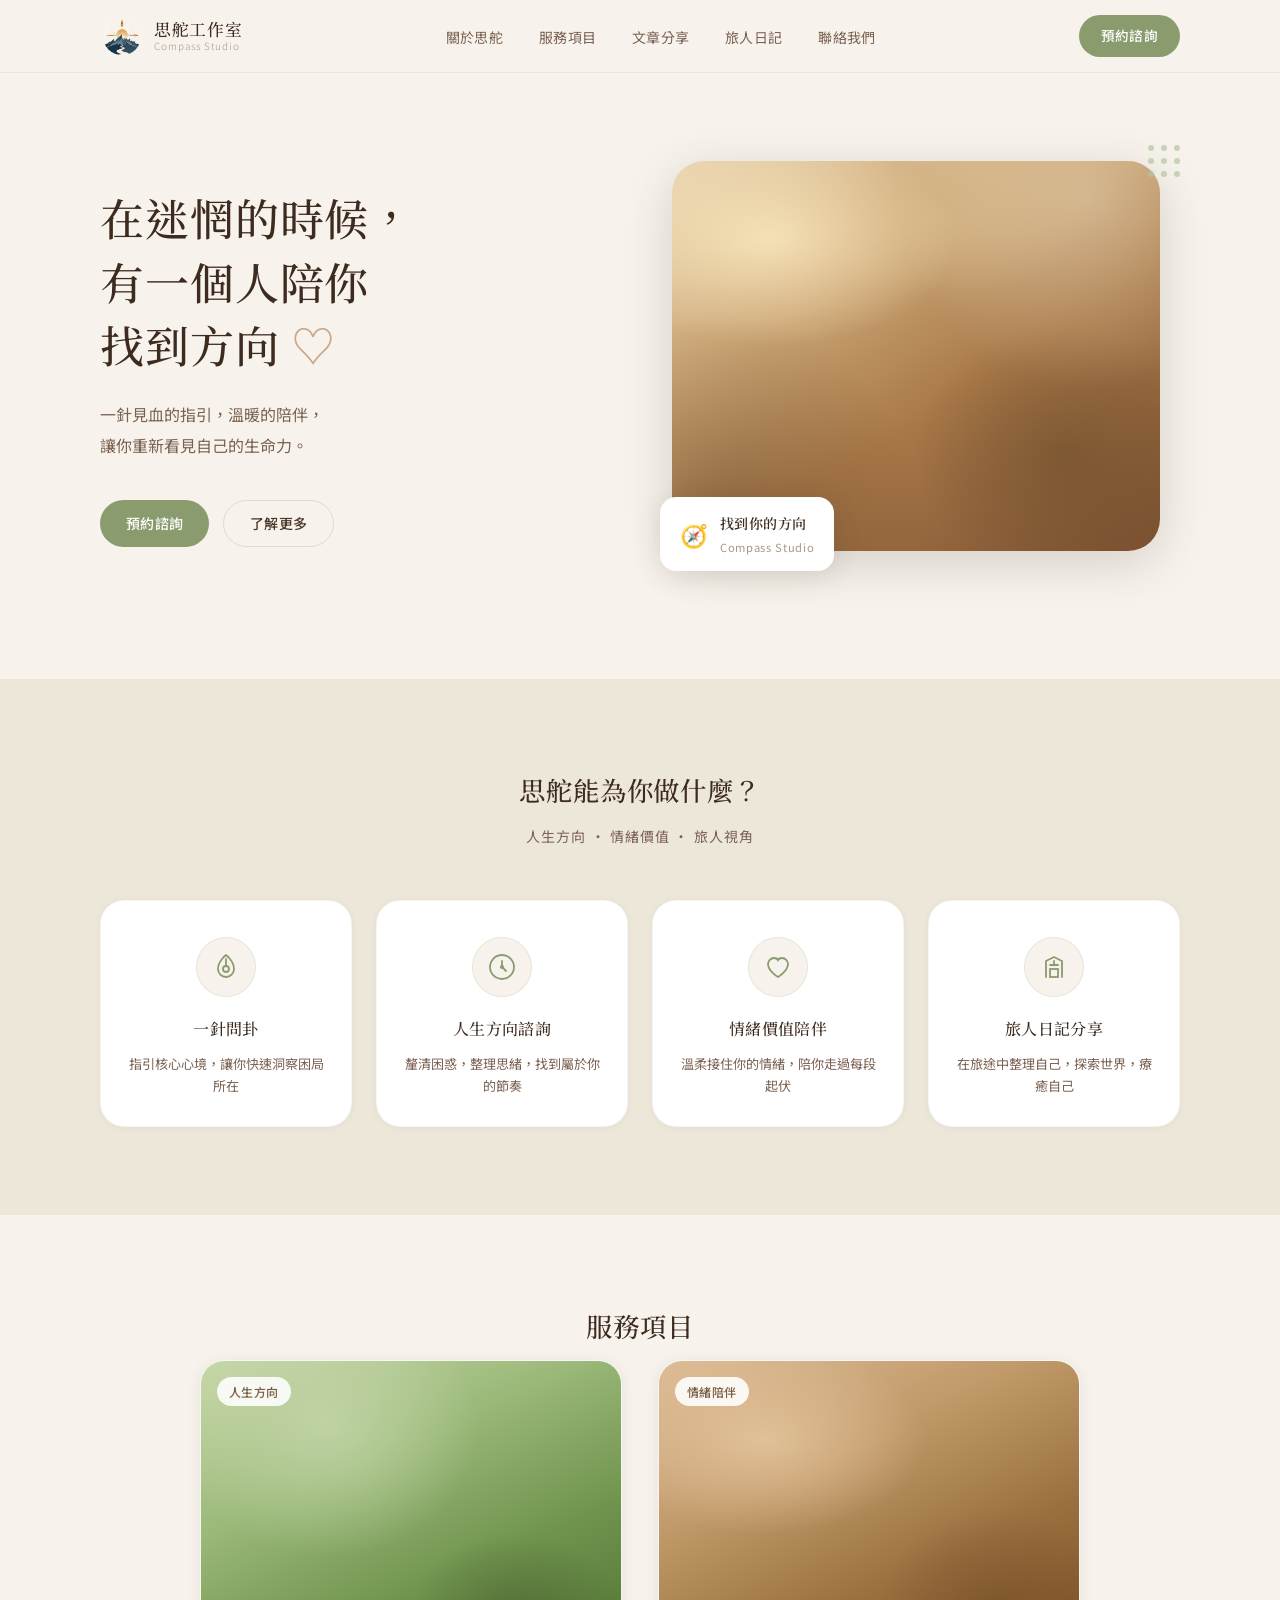
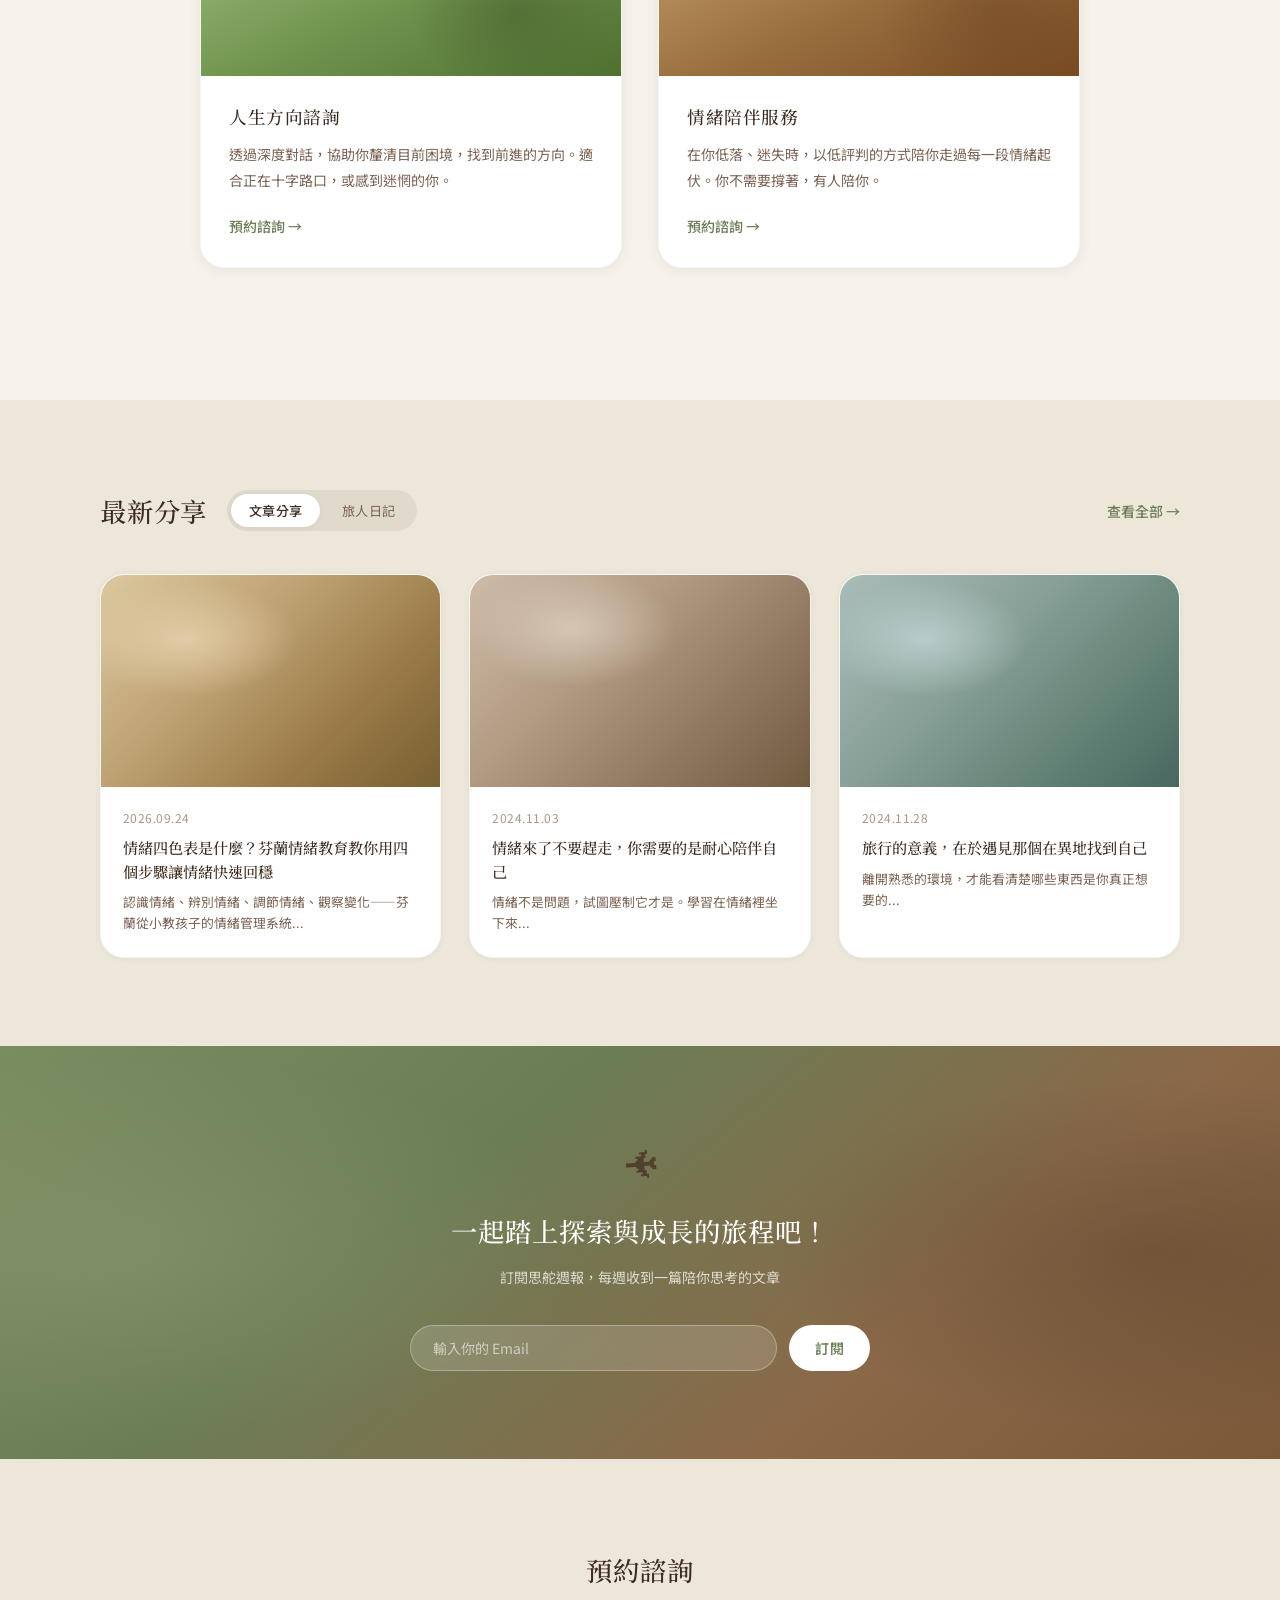
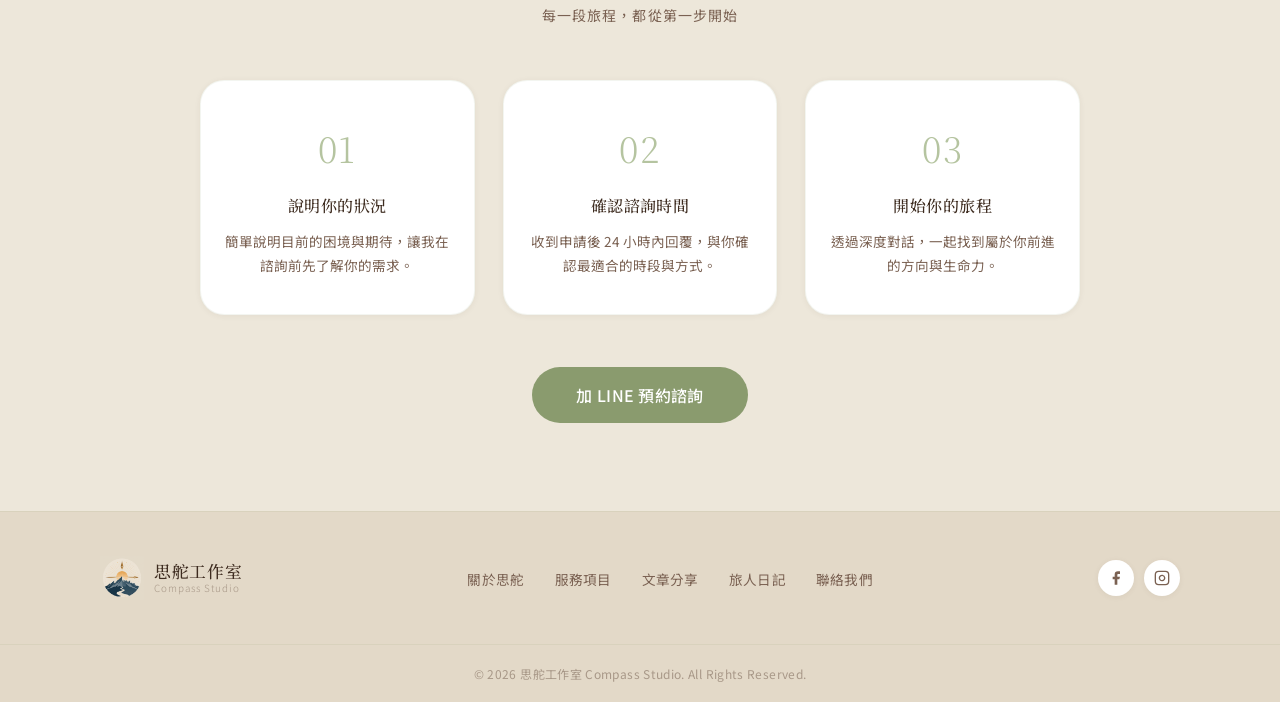
==== commit 853686e0: "add 情緒四色表 article page + card grid layout - new article: articles/情緒四色表-芬蘭情緒教育.html   - SEO meta, Ar" ====
--- a/index.html
+++ b/index.html
@@ -191,12 +191,12 @@
         <a href="#" class="link-all">查看全部 →</a>
       </div>
       <div class="posts-grid">
-        <article class="post-card">
+        <article class="post-card" onclick="location.href='articles/情緒四色表-芬蘭情緒教育.html'" style="cursor:pointer;">
           <div class="post-photo p1"></div>
           <div class="post-info">
-            <span class="post-date">2024.10.15</span>
-            <h4>當你不知道自己要什麼，先做這三件事</h4>
-            <p class="post-excerpt">方向感的建立不是靠想清楚，而是靠走出去之後才逐漸清晰的...</p>
+            <span class="post-date">2026.09.24</span>
+            <h4>情緒四色表是什麼？芬蘭情緒教育教你用四個步驟讓情緒快速回穩</h4>
+            <p class="post-excerpt">認識情緒、辨別情緒、調節情緒、觀察變化——芬蘭從小教孩子的情緒管理系統...</p>
           </div>
         </article>
         <article class="post-card">
@@ -255,7 +255,7 @@
         </div>
       </div>
       <div class="booking-cta">
-        <a href="https://line.me/ti/p/YOURLINEID" class="btn btn-primary booking-btn" target="_blank" rel="noopener">加 LINE 預約諮詢</a><!-- TODO: 將 YOURLINEID 替換為你的 LINE ID -->
+        <a href="https://line.me/ti/p/1010174" class="btn btn-primary booking-btn" target="_blank" rel="noopener">加 LINE 預約諮詢</a><!-- TODO: 將 YOURLINEID 替換為你的 LINE ID -->
       </div>
     </div>
   </section>
--- a/css/styles.css
+++ b/css/styles.css
@@ -758,6 +758,235 @@
   font-size: 0.75rem;
   color: var(--text-muted);
   letter-spacing: 0.03em;
+}
+
+/* =====================
+   Article Page
+   ===================== */
+.article-hero {
+  padding: 64px 0 52px;
+  background: var(--cream);
+  border-bottom: 1px solid rgba(138, 155, 110, 0.12);
+}
+
+.article-breadcrumb {
+  font-size: 0.78rem;
+  color: var(--text-muted);
+  margin-bottom: 24px;
+  letter-spacing: 0.03em;
+}
+
+.article-breadcrumb a { color: var(--sage-500); }
+.article-breadcrumb a:hover { color: var(--sage-700); }
+
+.article-category-badge {
+  display: inline-block;
+  font-size: 0.7rem;
+  font-weight: 700;
+  letter-spacing: 0.14em;
+  text-transform: uppercase;
+  color: var(--sage-700);
+  background: rgba(138, 155, 110, 0.12);
+  padding: 4px 12px;
+  border-radius: 100px;
+  margin-bottom: 18px;
+}
+
+.article-hero h1 {
+  font-family: var(--font-serif);
+  font-size: 2rem;
+  font-weight: 500;
+  color: var(--brown-900);
+  line-height: 1.5;
+  max-width: 720px;
+  margin-bottom: 20px;
+  letter-spacing: 0.02em;
+}
+
+.article-meta-row {
+  display: flex;
+  align-items: center;
+  gap: 20px;
+  font-size: 0.78rem;
+  color: var(--text-muted);
+  letter-spacing: 0.04em;
+}
+
+.article-meta-row span { display: flex; align-items: center; gap: 6px; }
+
+.article-body {
+  padding: 64px 0 80px;
+  background: var(--cream);
+}
+
+.article-inner {
+  max-width: 720px;
+  margin: 0 auto;
+}
+
+.article-content p {
+  font-size: 0.975rem;
+  color: var(--text);
+  line-height: 1.9;
+  margin-bottom: 22px;
+}
+
+.article-content h2 {
+  font-family: var(--font-serif);
+  font-size: 1.35rem;
+  font-weight: 500;
+  color: var(--brown-900);
+  margin: 52px 0 16px;
+  padding-bottom: 10px;
+  border-bottom: 1.5px solid var(--cream-dark);
+  letter-spacing: 0.02em;
+}
+
+.article-content h3 {
+  font-family: var(--font-serif);
+  font-size: 1.05rem;
+  font-weight: 500;
+  color: var(--brown-700);
+  margin: 28px 0 10px;
+  letter-spacing: 0.02em;
+}
+
+.article-content ul {
+  list-style: none;
+  margin-bottom: 22px;
+  padding: 0;
+}
+
+.article-content ul li {
+  font-size: 0.975rem;
+  color: var(--text);
+  line-height: 1.85;
+  padding: 6px 0 6px 20px;
+  position: relative;
+}
+
+.article-content ul li::before {
+  content: '';
+  position: absolute;
+  left: 0;
+  top: 15px;
+  width: 6px;
+  height: 6px;
+  border-radius: 50%;
+  background: var(--sage-300);
+}
+
+.article-content strong { color: var(--brown-900); font-weight: 600; }
+
+.article-content hr {
+  border: none;
+  border-top: 1.5px solid var(--cream-dark);
+  margin: 44px 0;
+}
+
+.article-cta-block {
+  margin-top: 52px;
+  background: linear-gradient(135deg, rgba(138,155,110,0.1) 0%, rgba(168,128,96,0.08) 100%);
+  border: 1.5px solid rgba(138, 155, 110, 0.2);
+  border-radius: var(--r-lg);
+  padding: 36px 40px;
+  text-align: center;
+}
+
+.article-cta-block p {
+  font-size: 1.05rem;
+  color: var(--text);
+  margin-bottom: 20px;
+  line-height: 1.75;
+}
+
+/* More Articles Card Grid (inspired by stacked card layout) */
+.more-articles {
+  padding: 72px 0 88px;
+  background: var(--cream-mid);
+}
+
+.more-articles-header {
+  display: flex;
+  align-items: center;
+  justify-content: space-between;
+  margin-bottom: 36px;
+}
+
+.articles-card-grid {
+  display: grid;
+  grid-template-columns: repeat(2, 1fr);
+  gap: 20px;
+}
+
+.article-card-sm {
+  background: var(--white);
+  border-radius: var(--r-md);
+  padding: 24px 26px 26px;
+  box-shadow: var(--shadow-xs);
+  border: 1px solid rgba(138, 155, 110, 0.1);
+  transition: transform 0.2s, box-shadow 0.2s;
+  cursor: pointer;
+  display: flex;
+  flex-direction: column;
+  text-decoration: none;
+  color: inherit;
+}
+
+.article-card-sm:hover {
+  transform: translateY(-4px);
+  box-shadow: var(--shadow-sm);
+}
+
+.card-label {
+  font-size: 0.68rem;
+  font-weight: 700;
+  letter-spacing: 0.14em;
+  text-transform: uppercase;
+  color: var(--sage-500);
+  margin-bottom: 12px;
+  display: block;
+}
+
+.card-title {
+  font-family: var(--font-serif);
+  font-size: 1rem;
+  font-weight: 500;
+  color: var(--brown-900);
+  line-height: 1.55;
+  margin-bottom: 10px;
+  display: -webkit-box;
+  -webkit-line-clamp: 3;
+  -webkit-box-orient: vertical;
+  overflow: hidden;
+}
+
+.card-excerpt {
+  font-size: 0.8rem;
+  color: var(--text-soft);
+  line-height: 1.65;
+  font-style: italic;
+  flex: 1;
+  display: -webkit-box;
+  -webkit-line-clamp: 3;
+  -webkit-box-orient: vertical;
+  overflow: hidden;
+  margin-bottom: 16px;
+}
+
+.card-read-link {
+  font-size: 0.78rem;
+  color: var(--sage-700);
+  font-weight: 600;
+  letter-spacing: 0.02em;
+}
+
+@media (max-width: 640px) {
+  .article-hero h1 { font-size: 1.55rem; }
+  .article-inner { padding: 0; }
+  .article-cta-block { padding: 28px 20px; }
+  .articles-card-grid { grid-template-columns: 1fr; }
+  .more-articles-header { flex-direction: column; align-items: flex-start; gap: 12px; }
 }
 
 /* =====================
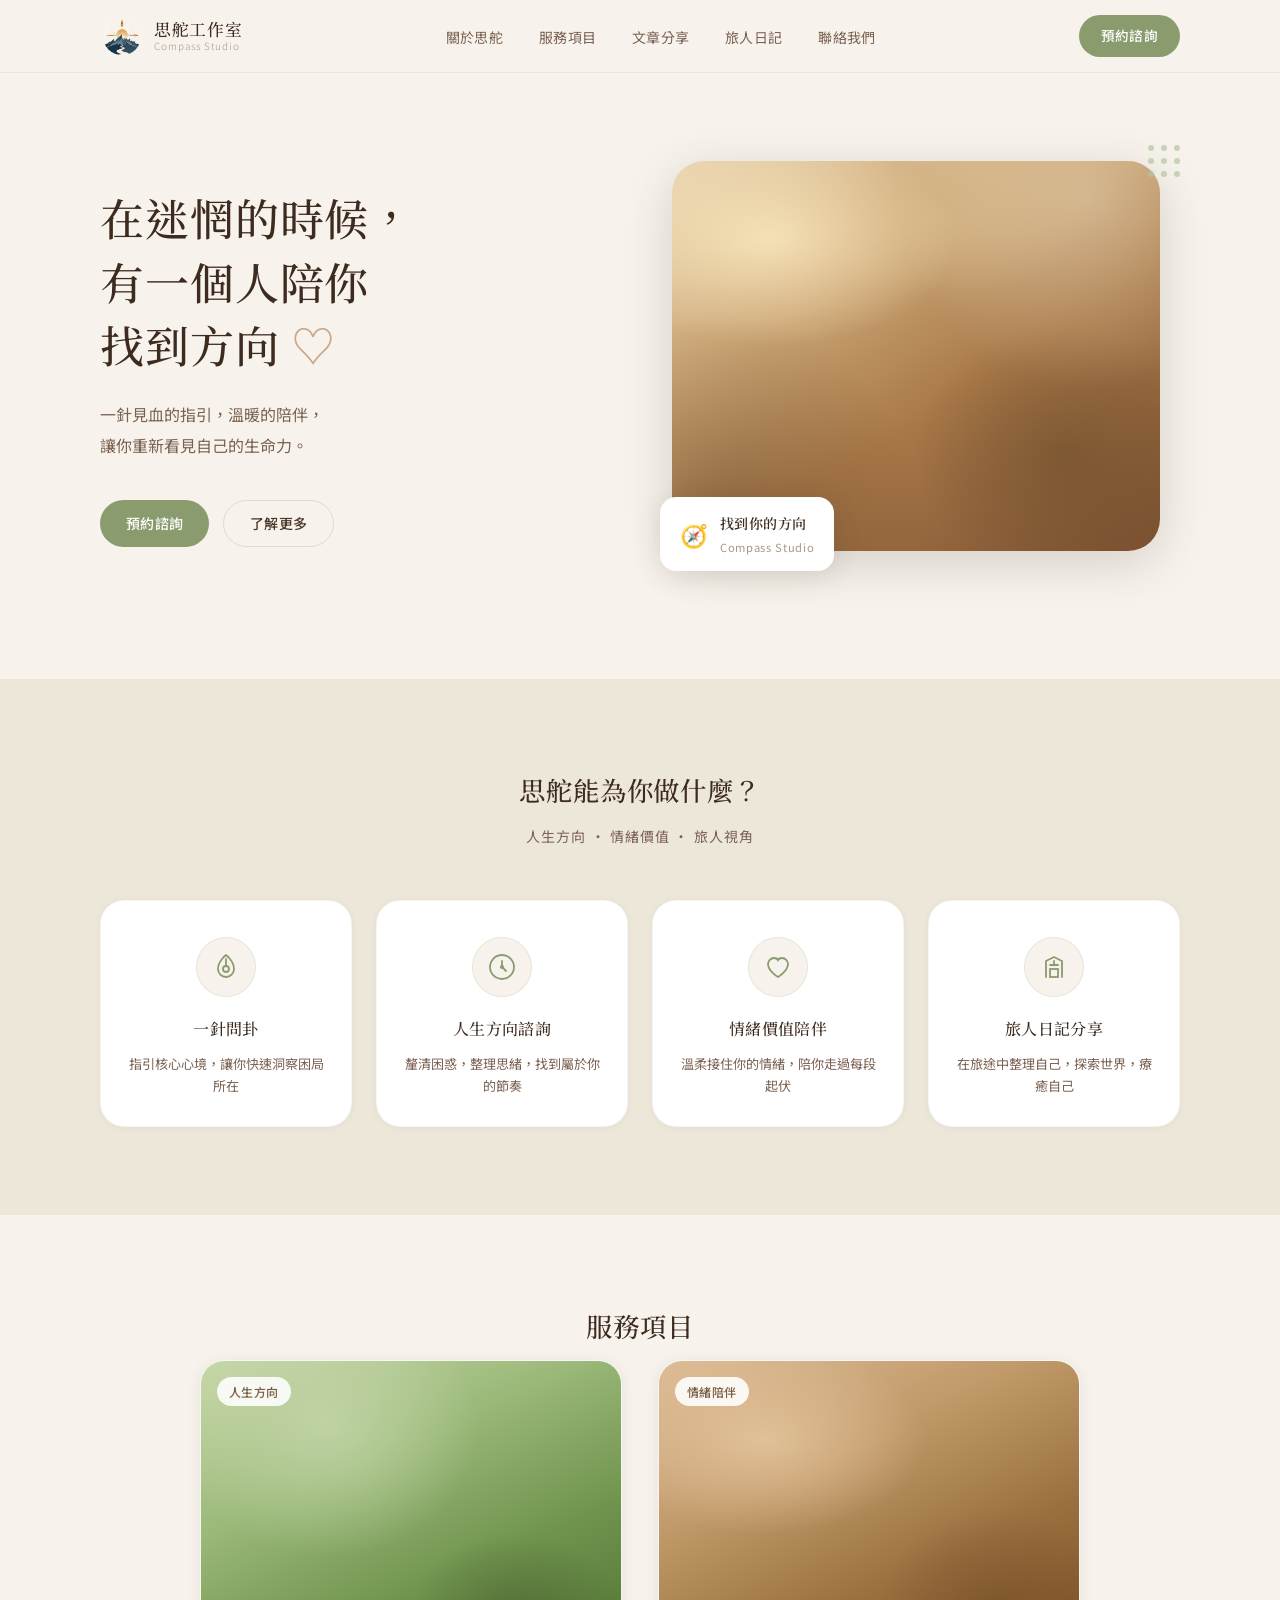
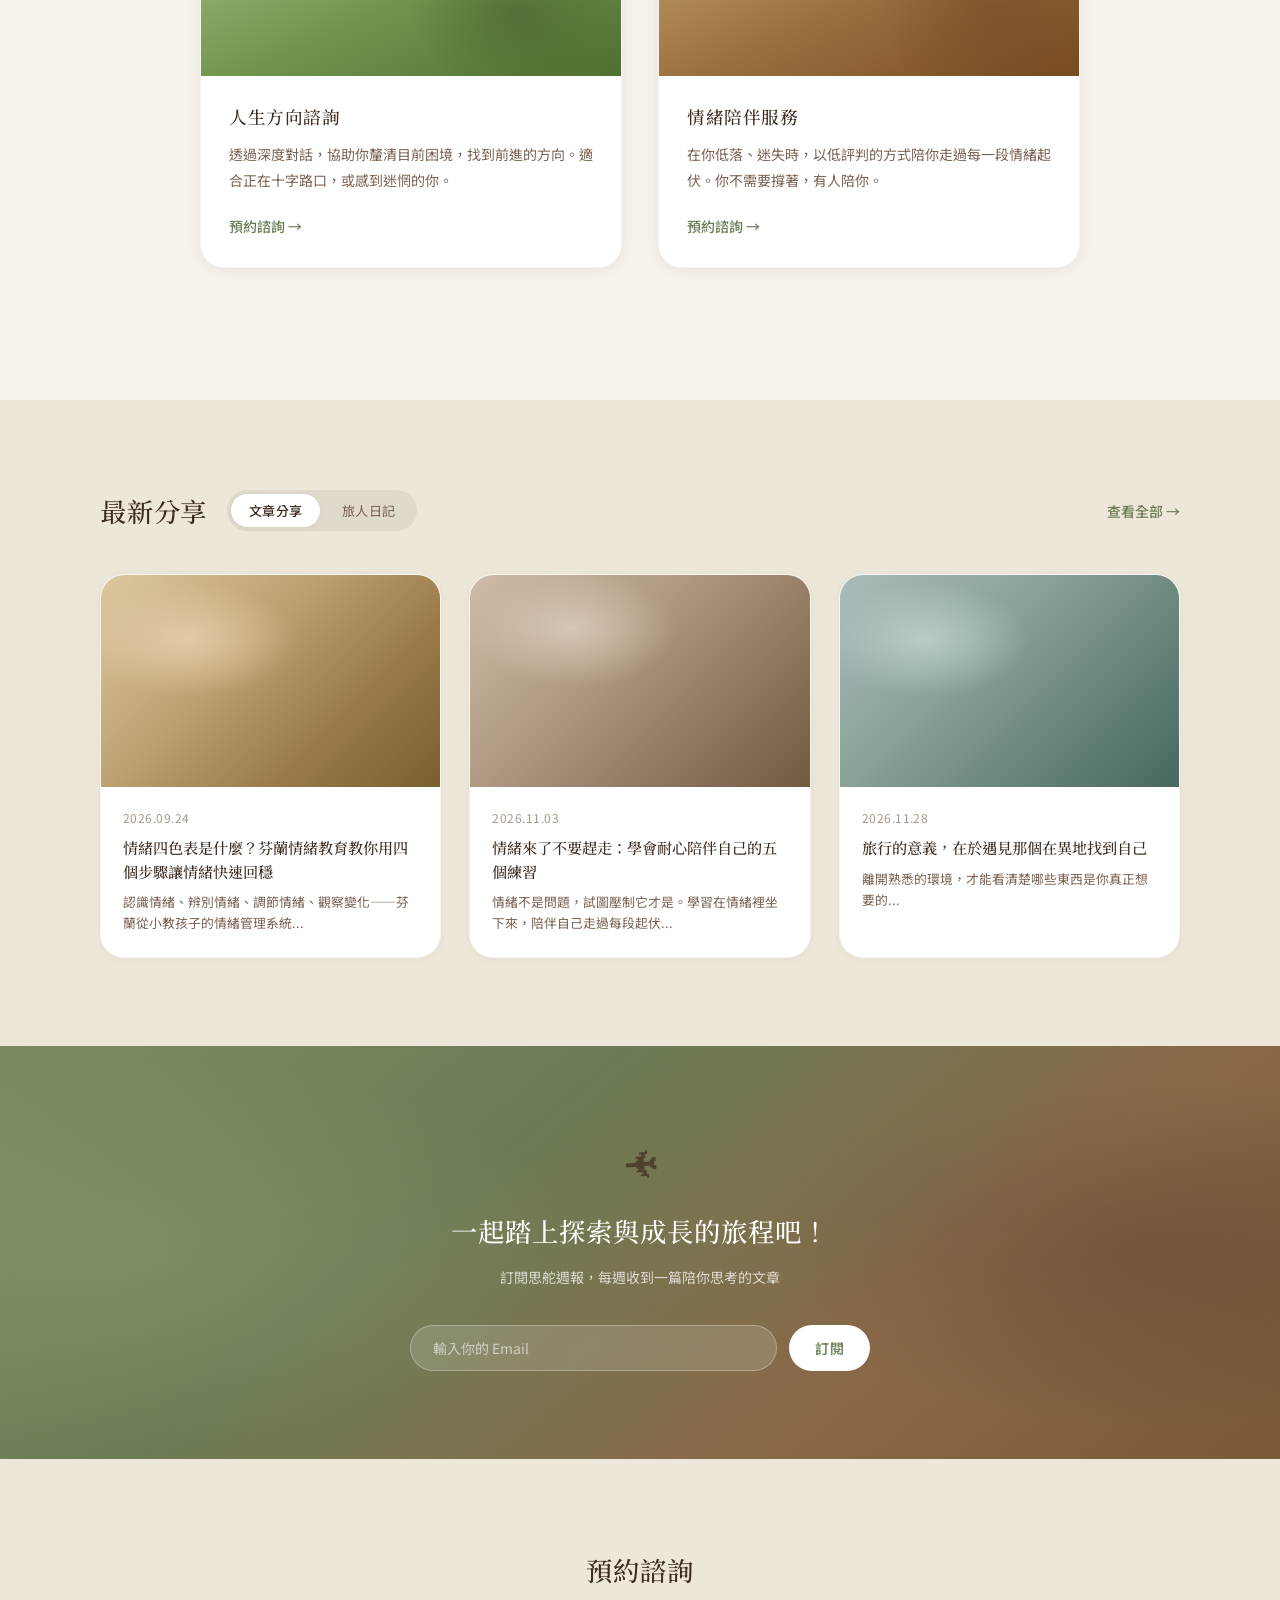
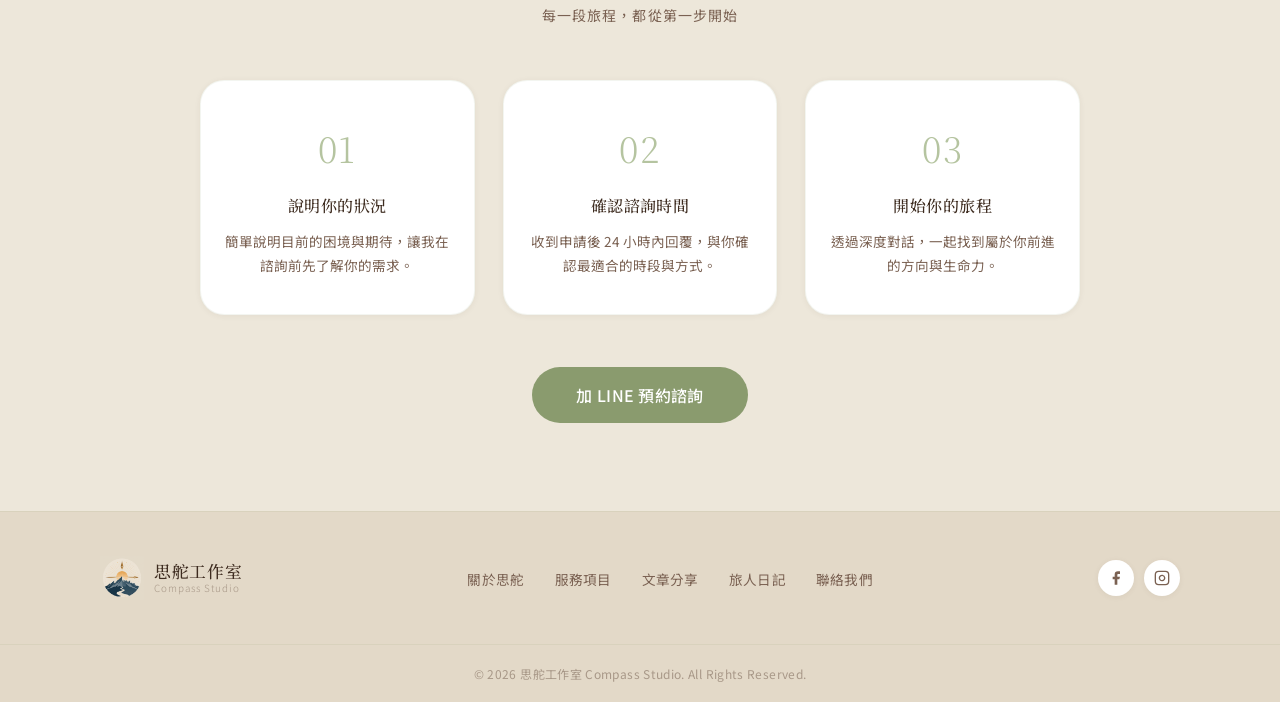
==== commit 38d06fa5: "add two new article pages + link all post cards - 情緒來了不要趕走-耐心陪伴自己.html: SEO article on emotional sel" ====
--- a/index.html
+++ b/index.html
@@ -199,18 +199,18 @@
             <p class="post-excerpt">認識情緒、辨別情緒、調節情緒、觀察變化——芬蘭從小教孩子的情緒管理系統...</p>
           </div>
         </article>
-        <article class="post-card">
+        <article class="post-card" onclick="location.href='articles/情緒來了不要趕走-耐心陪伴自己.html'" style="cursor:pointer;">
           <div class="post-photo p2"></div>
           <div class="post-info">
-            <span class="post-date">2024.11.03</span>
-            <h4>情緒來了不要趕走，你需要的是耐心陪伴自己</h4>
-            <p class="post-excerpt">情緒不是問題，試圖壓制它才是。學習在情緒裡坐下來...</p>
-          </div>
-        </article>
-        <article class="post-card">
+            <span class="post-date">2026.11.03</span>
+            <h4>情緒來了不要趕走：學會耐心陪伴自己的五個練習</h4>
+            <p class="post-excerpt">情緒不是問題，試圖壓制它才是。學習在情緒裡坐下來，陪伴自己走過每段起伏...</p>
+          </div>
+        </article>
+        <article class="post-card" onclick="location.href='articles/旅行的意義-在異地找到自己.html'" style="cursor:pointer;">
           <div class="post-photo p3"></div>
           <div class="post-info">
-            <span class="post-date">2024.11.28</span>
+            <span class="post-date">2026.11.28</span>
             <h4>旅行的意義，在於遇見那個在異地找到自己</h4>
             <p class="post-excerpt">離開熟悉的環境，才能看清楚哪些東西是你真正想要的...</p>
           </div>
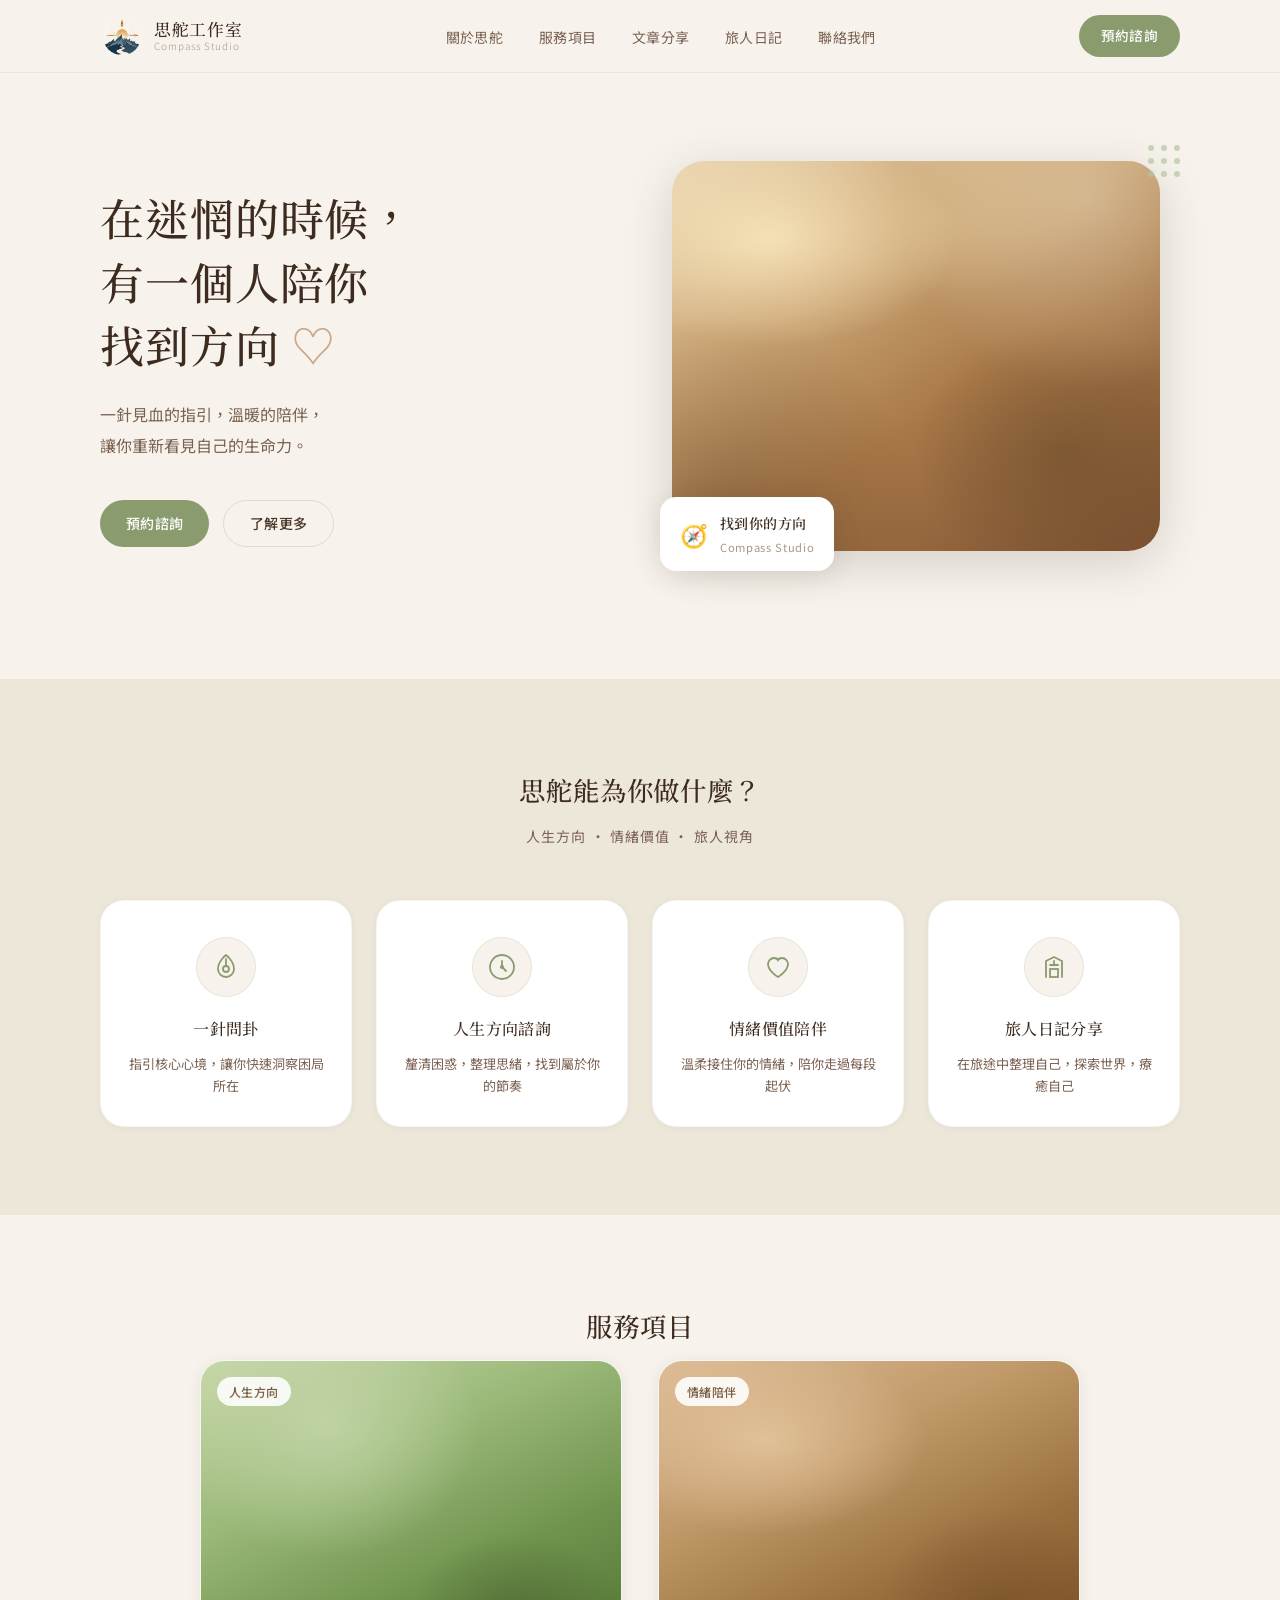
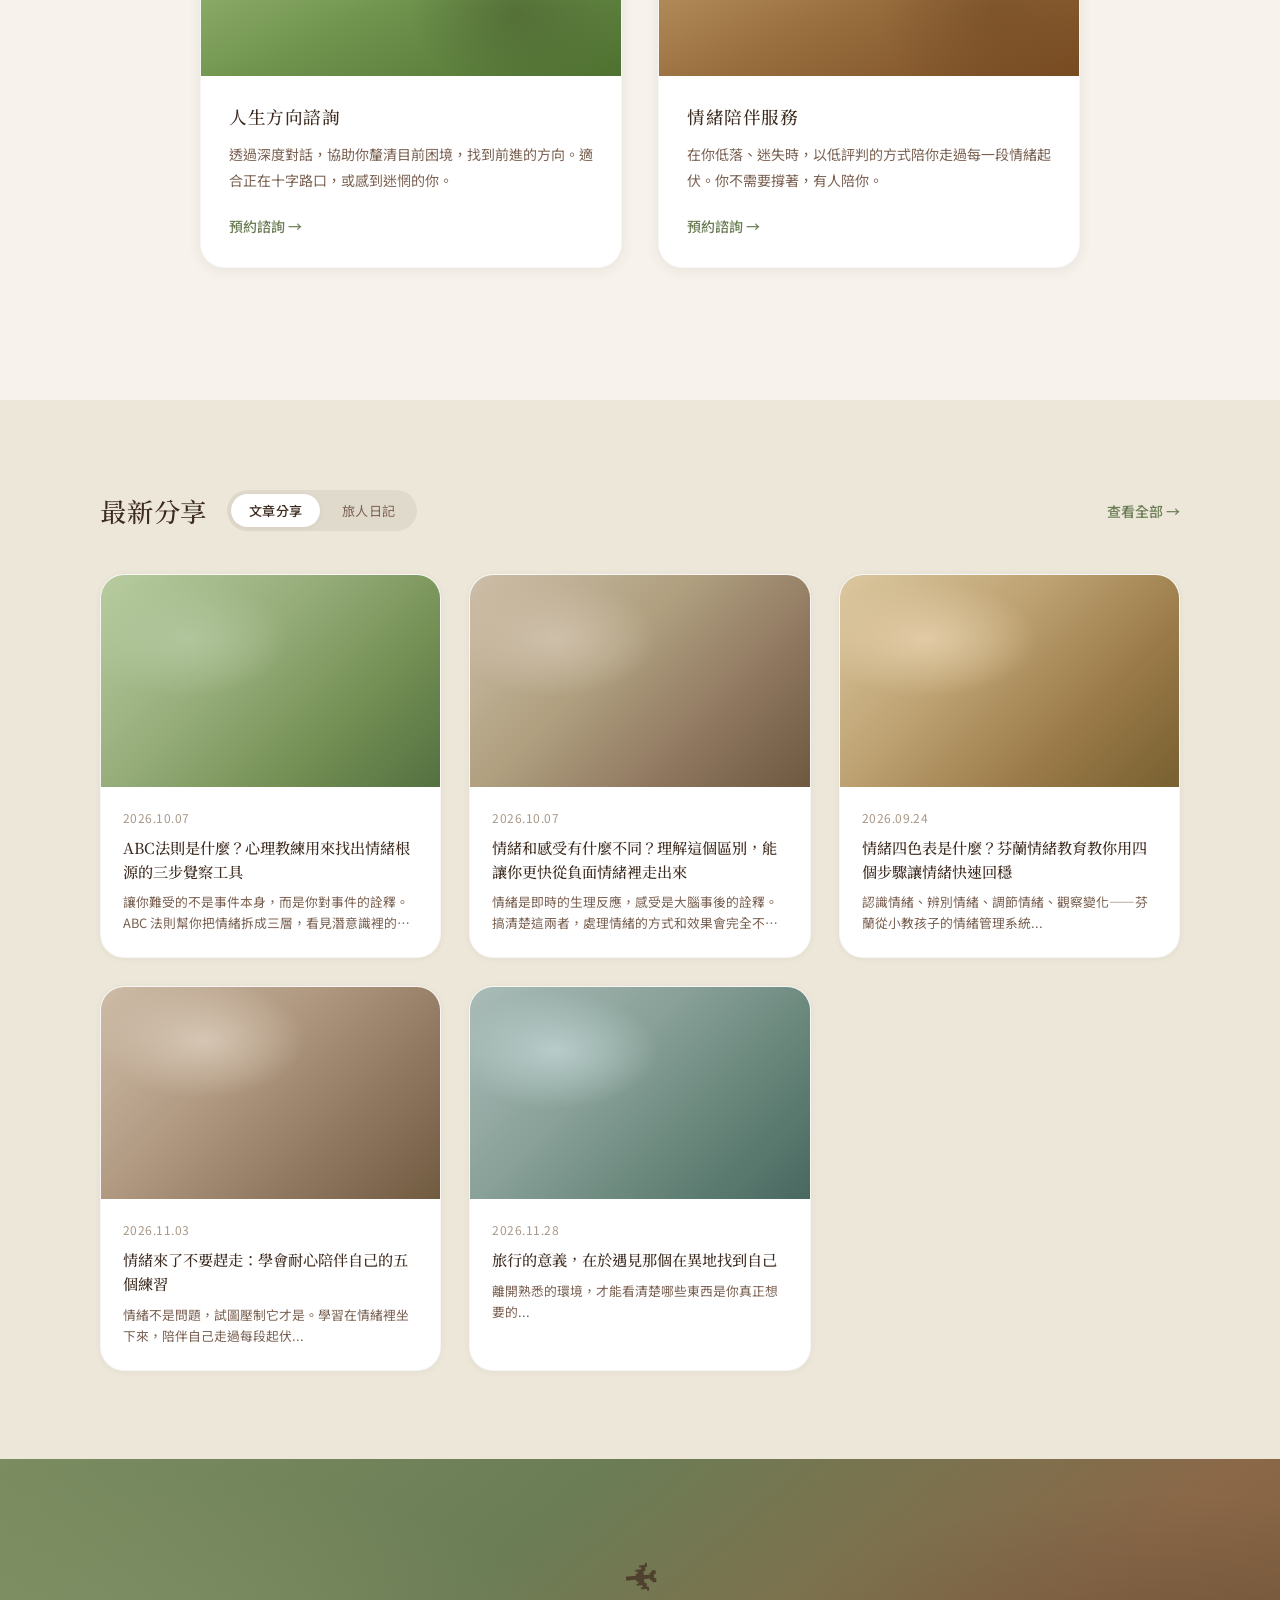
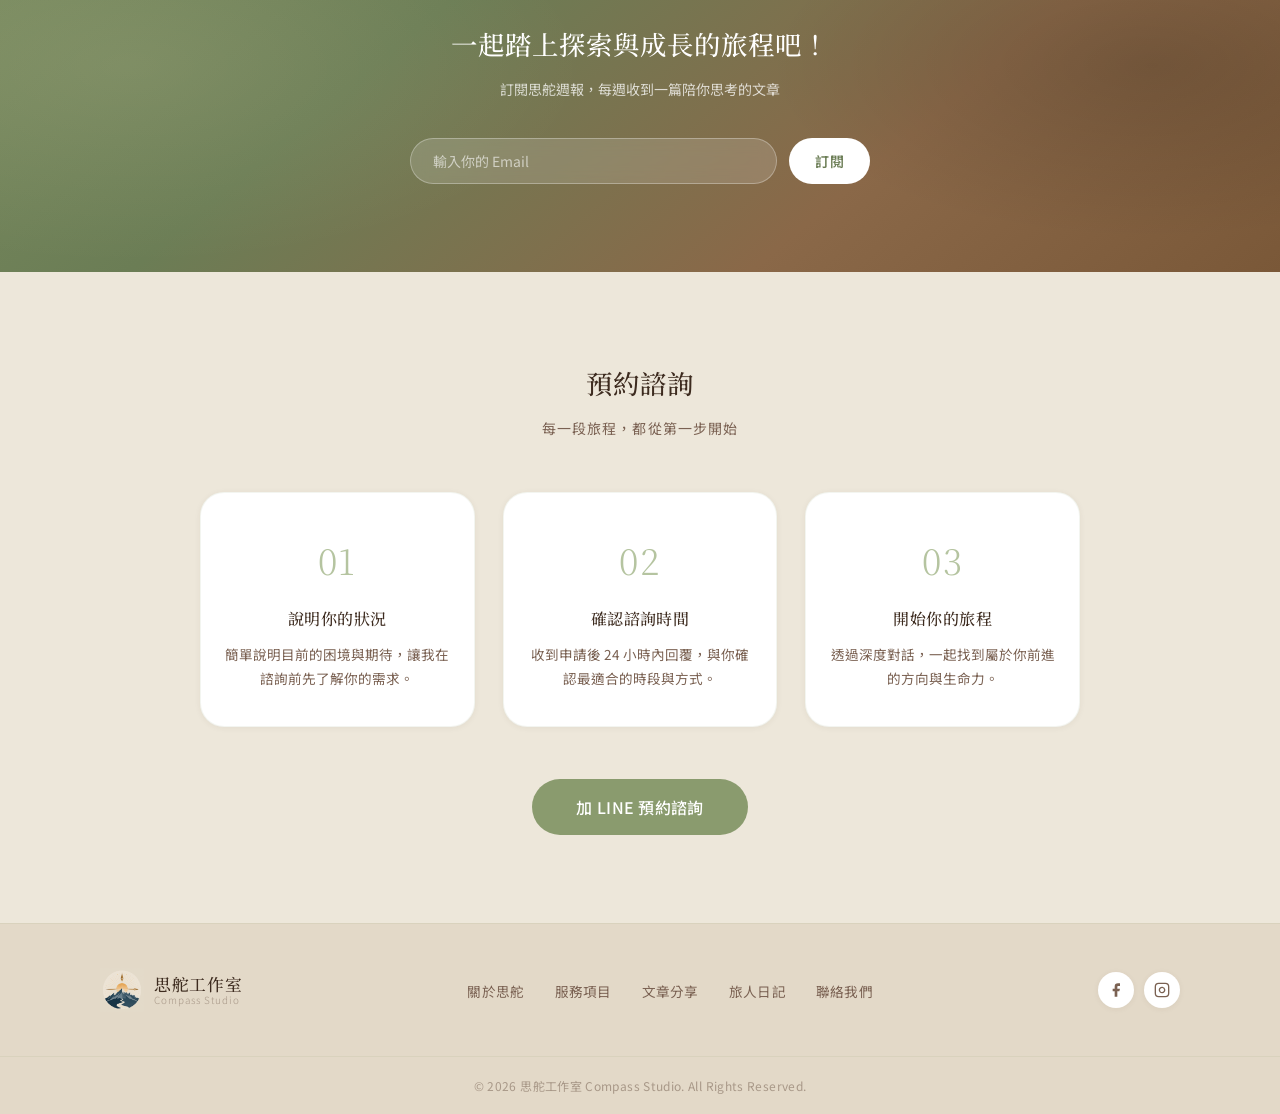
==== commit 3878760c: "add articles listing page + 2 new articles on ABC法則 and 情緒感受差異 - articles/index.html: dedicated arti" ====
--- a/index.html
+++ b/index.html
@@ -56,7 +56,7 @@
       <ul class="nav-menu">
         <li><a href="#about">關於思舵</a></li>
         <li><a href="#services">服務項目</a></li>
-        <li><a href="#articles">文章分享</a></li>
+        <li><a href="articles/index.html">文章分享</a></li>
         <li><a href="#journal">旅人日記</a></li>
         <li><a href="#contact">聯絡我們</a></li>
       </ul>
@@ -188,9 +188,25 @@
           <button class="tab-btn active" data-tab="articles">文章分享</button>
           <button class="tab-btn" data-tab="journal">旅人日記</button>
         </div>
-        <a href="#" class="link-all">查看全部 →</a>
+        <a href="articles/index.html" class="link-all">查看全部 →</a>
       </div>
       <div class="posts-grid">
+        <article class="post-card" onclick="location.href='articles/ABC法則-找出情緒根源的覺察工具.html'" style="cursor:pointer;">
+          <div class="post-photo p4"></div>
+          <div class="post-info">
+            <span class="post-date">2026.10.07</span>
+            <h4>ABC法則是什麼？心理教練用來找出情緒根源的三步覺察工具</h4>
+            <p class="post-excerpt">讓你難受的不是事件本身，而是你對事件的詮釋。ABC 法則幫你把情緒拆成三層，看見潛意識裡的那個聲音...</p>
+          </div>
+        </article>
+        <article class="post-card" onclick="location.href='articles/情緒和感受有什麼不同-走出負面情緒的關鍵.html'" style="cursor:pointer;">
+          <div class="post-photo p5"></div>
+          <div class="post-info">
+            <span class="post-date">2026.10.07</span>
+            <h4>情緒和感受有什麼不同？理解這個區別，能讓你更快從負面情緒裡走出來</h4>
+            <p class="post-excerpt">情緒是即時的生理反應，感受是大腦事後的詮釋。搞清楚這兩者，處理情緒的方式和效果會完全不同...</p>
+          </div>
+        </article>
         <article class="post-card" onclick="location.href='articles/情緒四色表-芬蘭情緒教育.html'" style="cursor:pointer;">
           <div class="post-photo p1"></div>
           <div class="post-info">
@@ -273,7 +289,7 @@
       <ul class="footer-nav">
         <li><a href="#about">關於思舵</a></li>
         <li><a href="#services">服務項目</a></li>
-        <li><a href="#articles">文章分享</a></li>
+        <li><a href="articles/index.html">文章分享</a></li>
         <li><a href="#journal">旅人日記</a></li>
         <li><a href="#contact">聯絡我們</a></li>
       </ul>
--- a/css/styles.css
+++ b/css/styles.css
@@ -593,6 +593,18 @@
   background:
     radial-gradient(ellipse 55% 50% at 25% 30%, rgba(190, 210, 208, 0.85) 0%, transparent 55%),
     linear-gradient(135deg, #AABCB8 0%, #88A098 40%, #668478 70%, #486860 100%);
+}
+
+.p4 {
+  background:
+    radial-gradient(ellipse 55% 50% at 25% 30%, rgba(180, 200, 160, 0.85) 0%, transparent 55%),
+    linear-gradient(135deg, #B8CCA0 0%, #96AD7A 40%, #749055 70%, #547040 100%);
+}
+
+.p5 {
+  background:
+    radial-gradient(ellipse 55% 50% at 25% 30%, rgba(210, 195, 175, 0.85) 0%, transparent 55%),
+    linear-gradient(135deg, #CEBEA8 0%, #B0A080 40%, #907860 70%, #6E5840 100%);
 }
 
 .post-info { padding: 20px 22px 24px; }
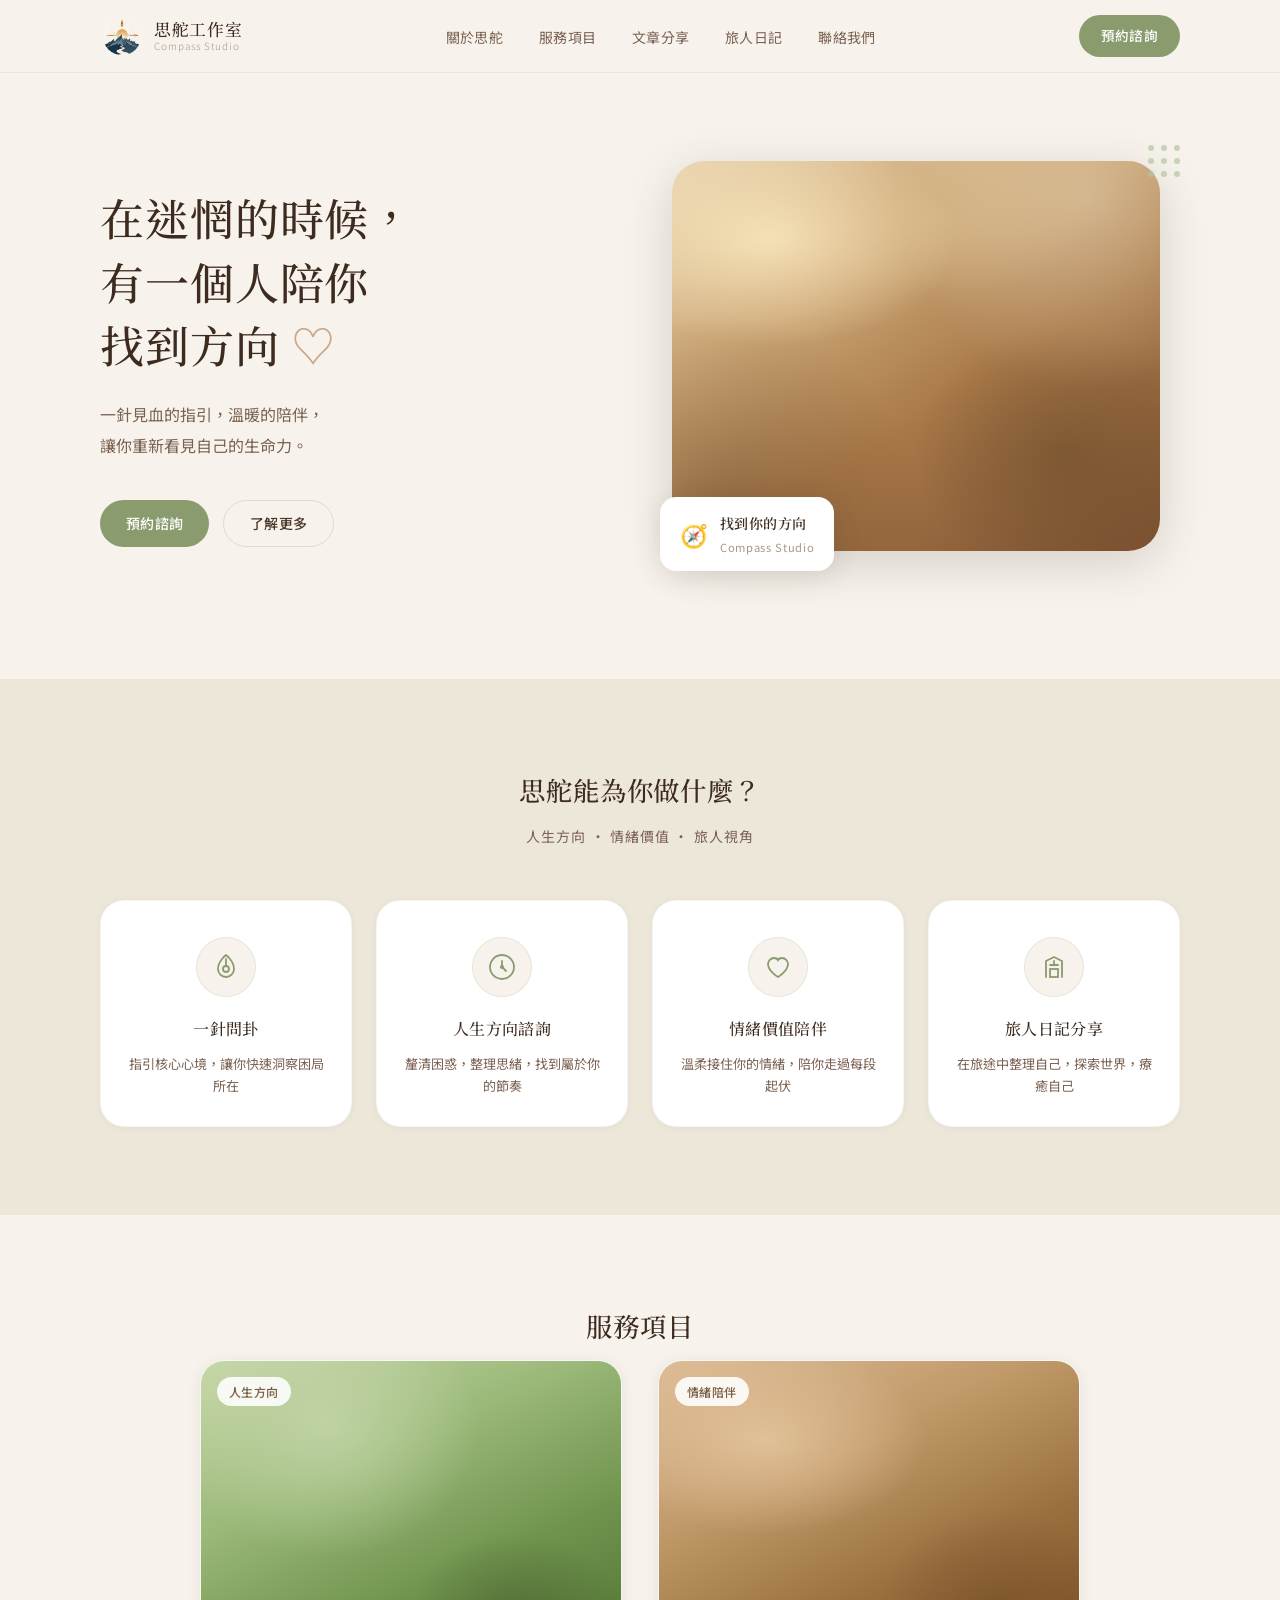
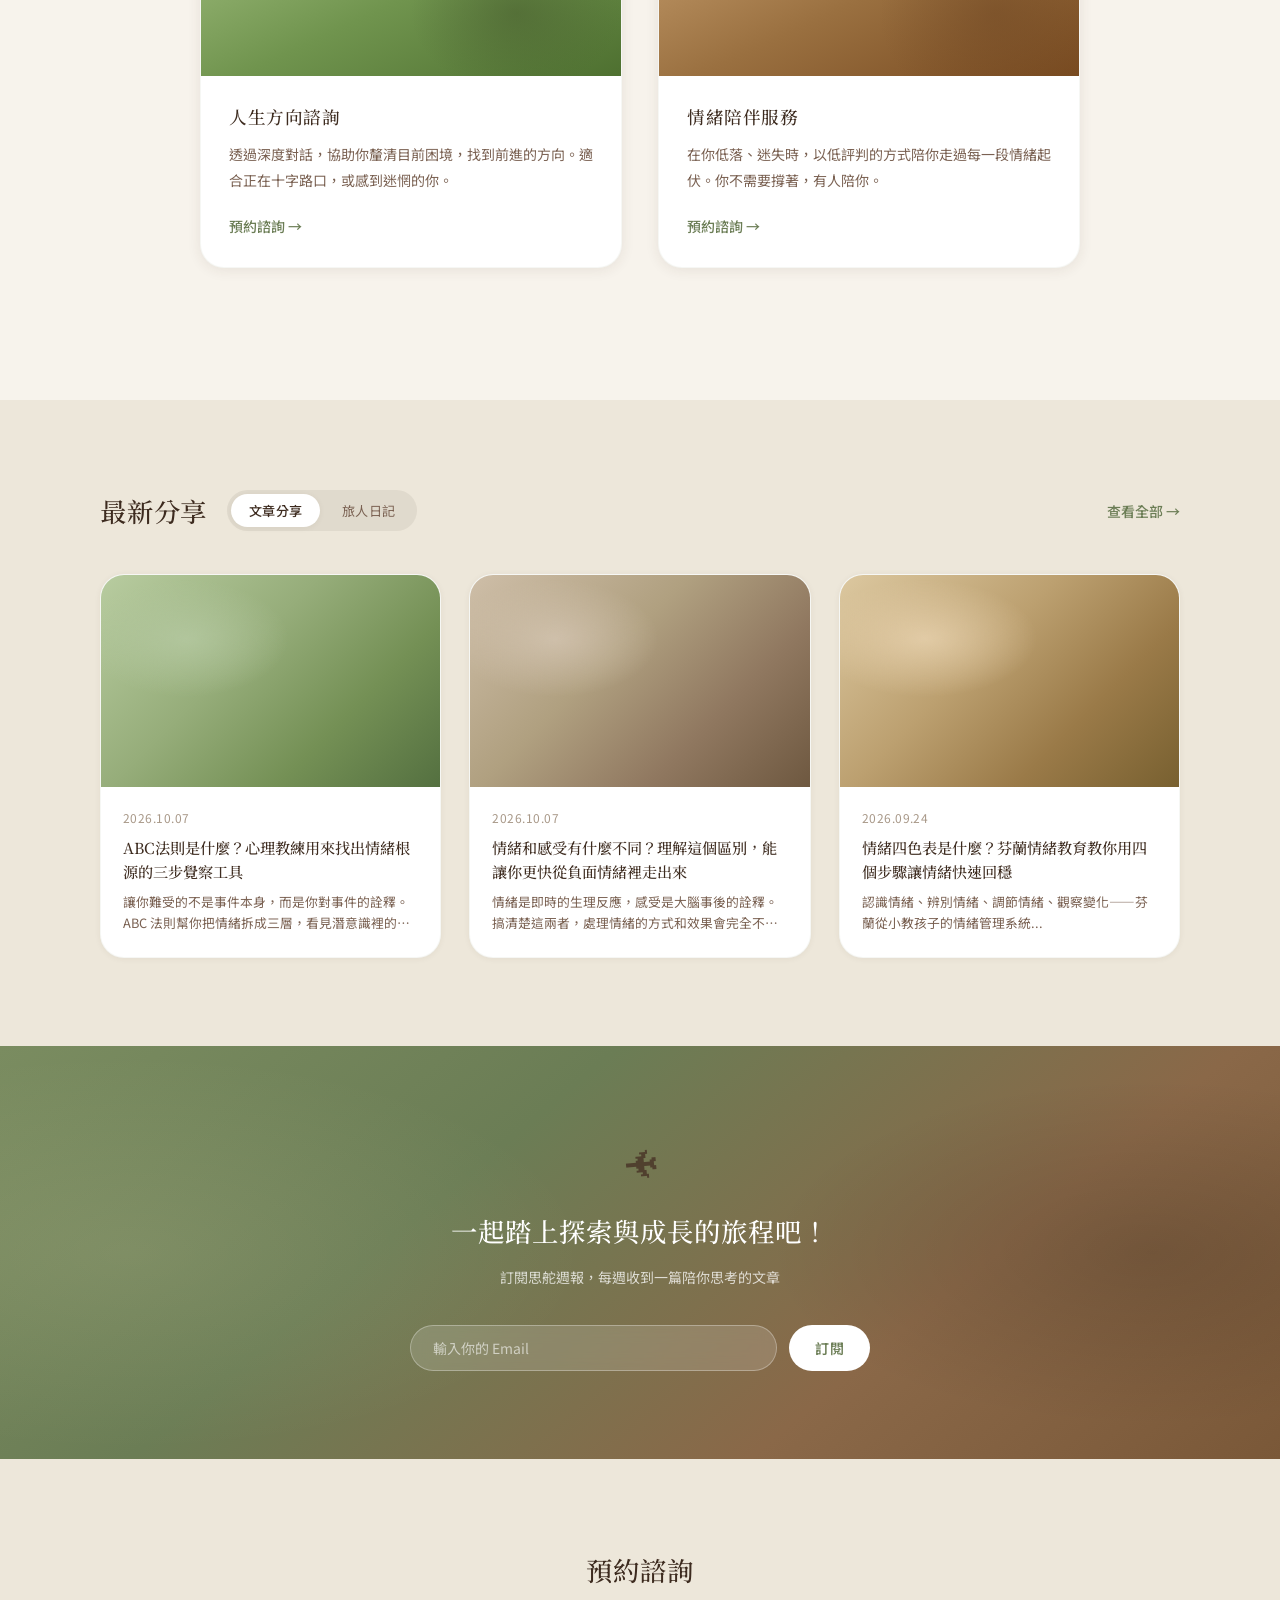
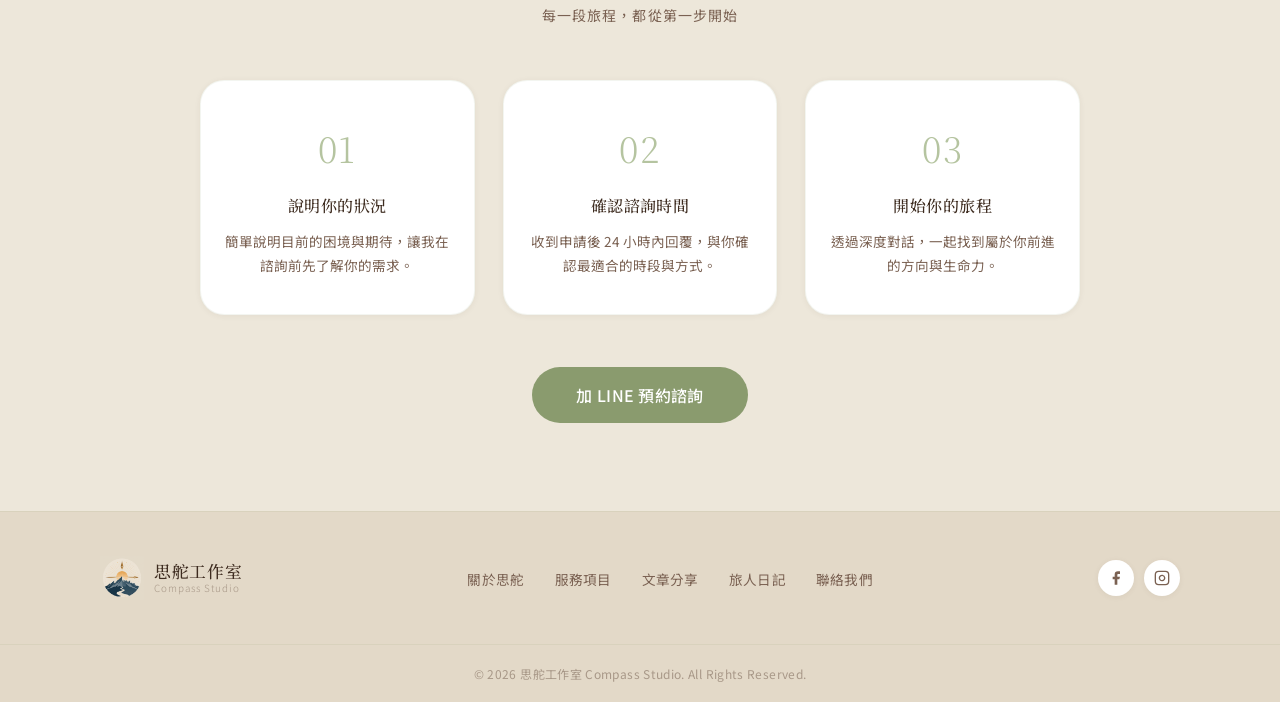
==== commit 22d09897: "fix nav and homepage articles display - revert nav 文章分享 link back to #articles (in-page scroll) - ho" ====
--- a/index.html
+++ b/index.html
@@ -56,7 +56,7 @@
       <ul class="nav-menu">
         <li><a href="#about">關於思舵</a></li>
         <li><a href="#services">服務項目</a></li>
-        <li><a href="articles/index.html">文章分享</a></li>
+        <li><a href="#articles">文章分享</a></li>
         <li><a href="#journal">旅人日記</a></li>
         <li><a href="#contact">聯絡我們</a></li>
       </ul>
@@ -215,22 +215,6 @@
             <p class="post-excerpt">認識情緒、辨別情緒、調節情緒、觀察變化——芬蘭從小教孩子的情緒管理系統...</p>
           </div>
         </article>
-        <article class="post-card" onclick="location.href='articles/情緒來了不要趕走-耐心陪伴自己.html'" style="cursor:pointer;">
-          <div class="post-photo p2"></div>
-          <div class="post-info">
-            <span class="post-date">2026.11.03</span>
-            <h4>情緒來了不要趕走：學會耐心陪伴自己的五個練習</h4>
-            <p class="post-excerpt">情緒不是問題，試圖壓制它才是。學習在情緒裡坐下來，陪伴自己走過每段起伏...</p>
-          </div>
-        </article>
-        <article class="post-card" onclick="location.href='articles/旅行的意義-在異地找到自己.html'" style="cursor:pointer;">
-          <div class="post-photo p3"></div>
-          <div class="post-info">
-            <span class="post-date">2026.11.28</span>
-            <h4>旅行的意義，在於遇見那個在異地找到自己</h4>
-            <p class="post-excerpt">離開熟悉的環境，才能看清楚哪些東西是你真正想要的...</p>
-          </div>
-        </article>
       </div>
     </div>
   </section>
@@ -289,7 +273,7 @@
       <ul class="footer-nav">
         <li><a href="#about">關於思舵</a></li>
         <li><a href="#services">服務項目</a></li>
-        <li><a href="articles/index.html">文章分享</a></li>
+        <li><a href="#articles">文章分享</a></li>
         <li><a href="#journal">旅人日記</a></li>
         <li><a href="#contact">聯絡我們</a></li>
       </ul>
